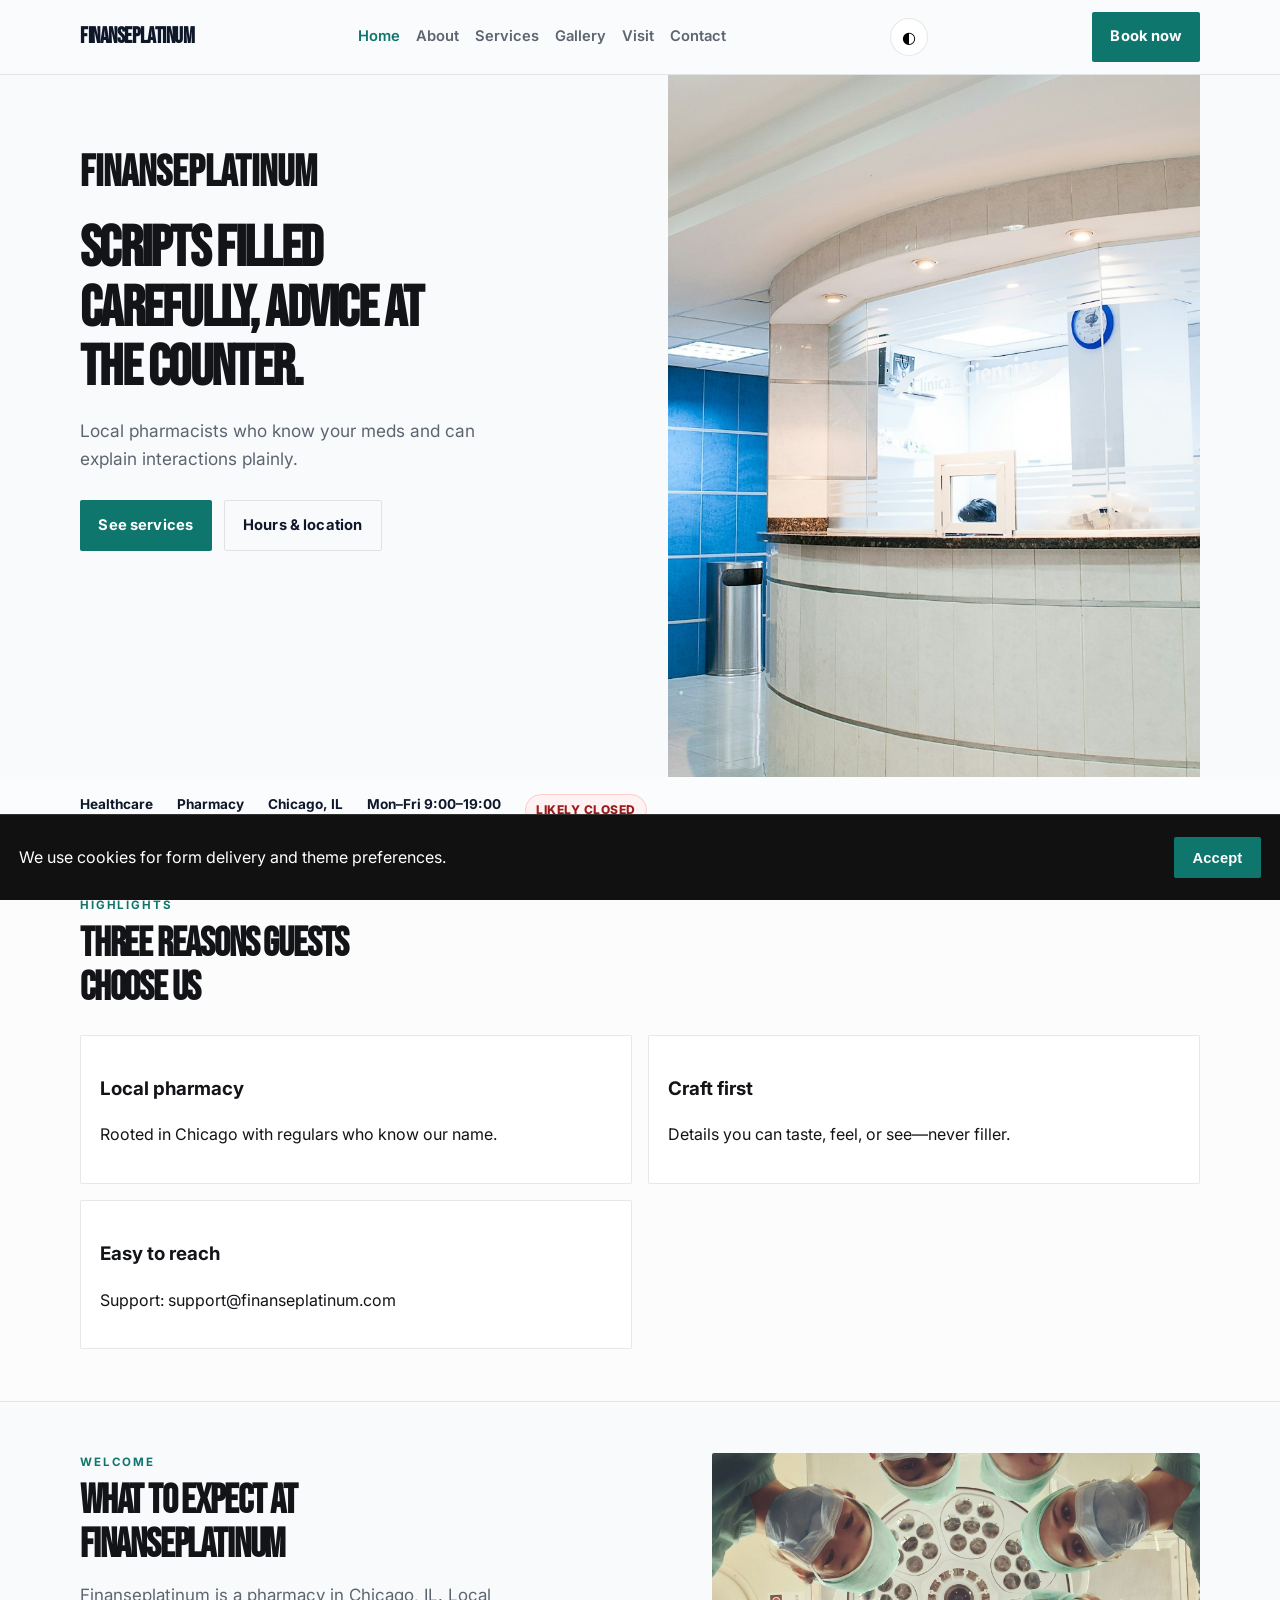
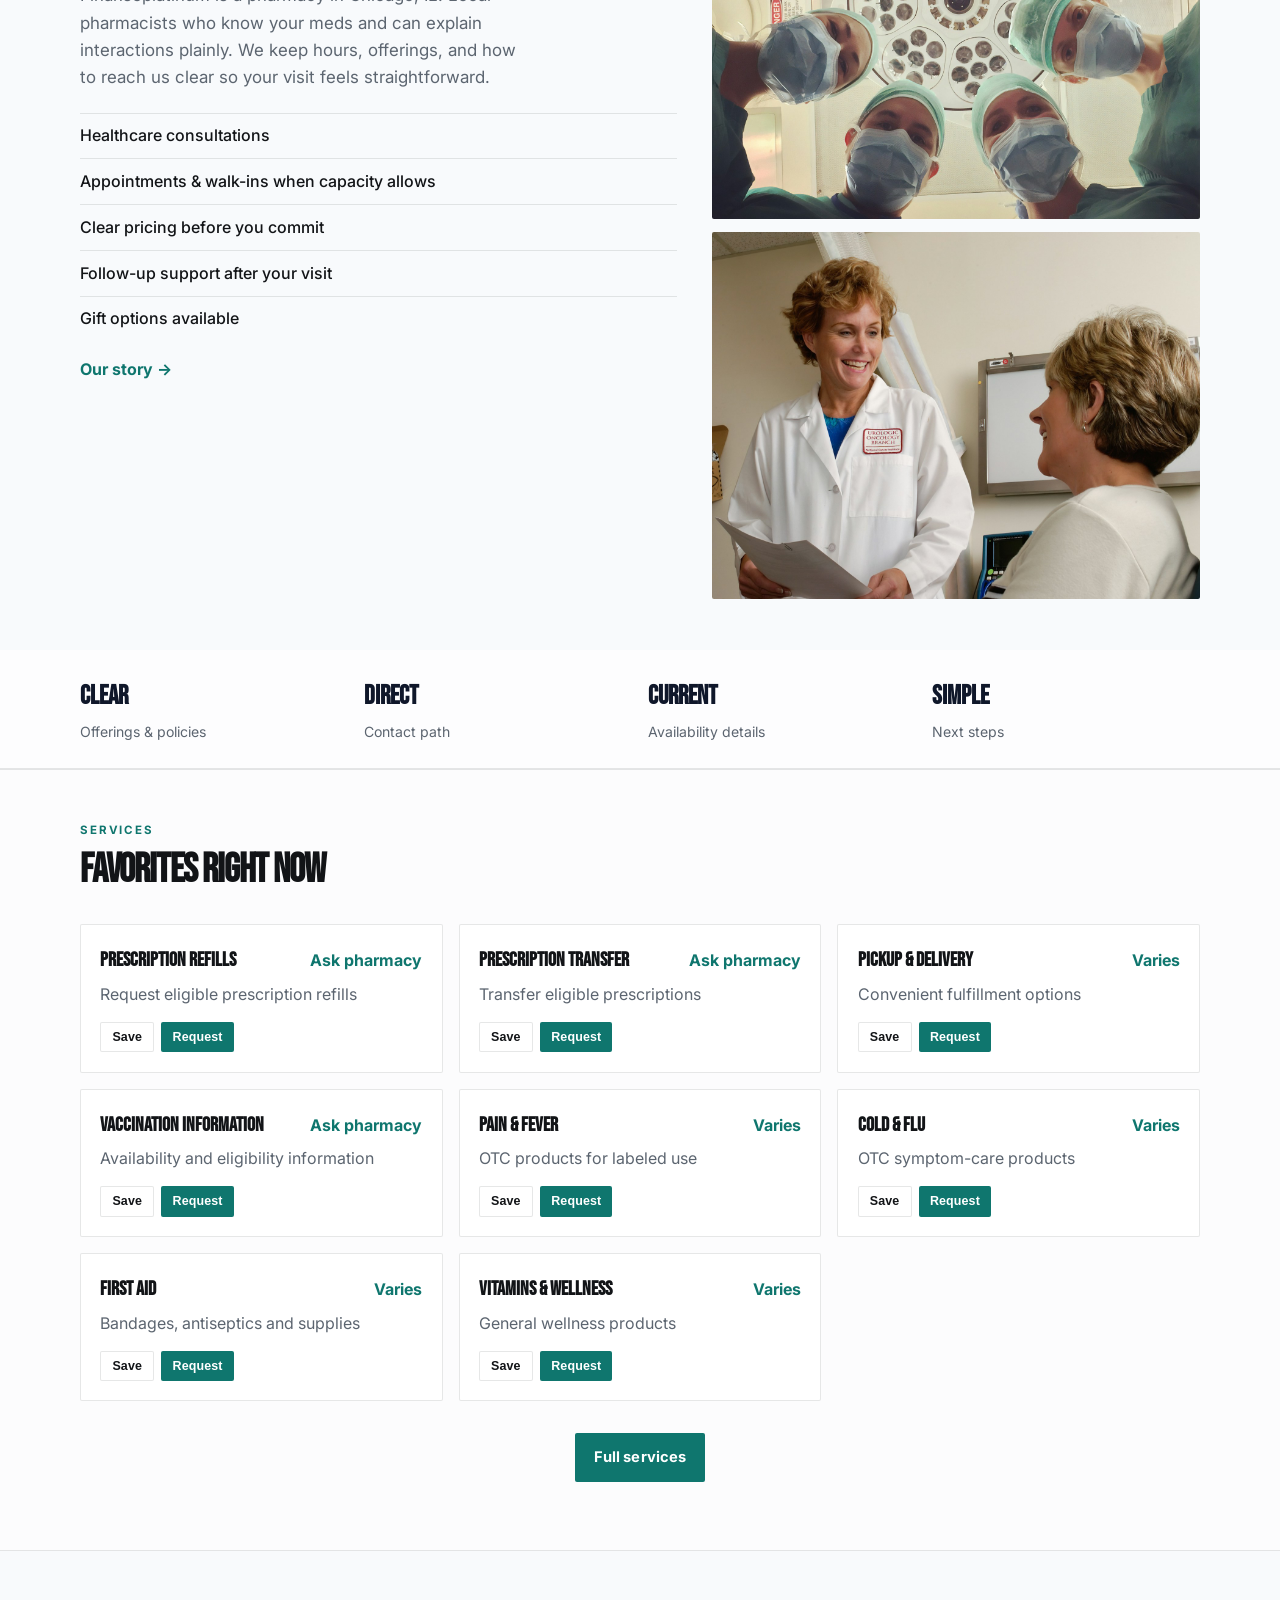
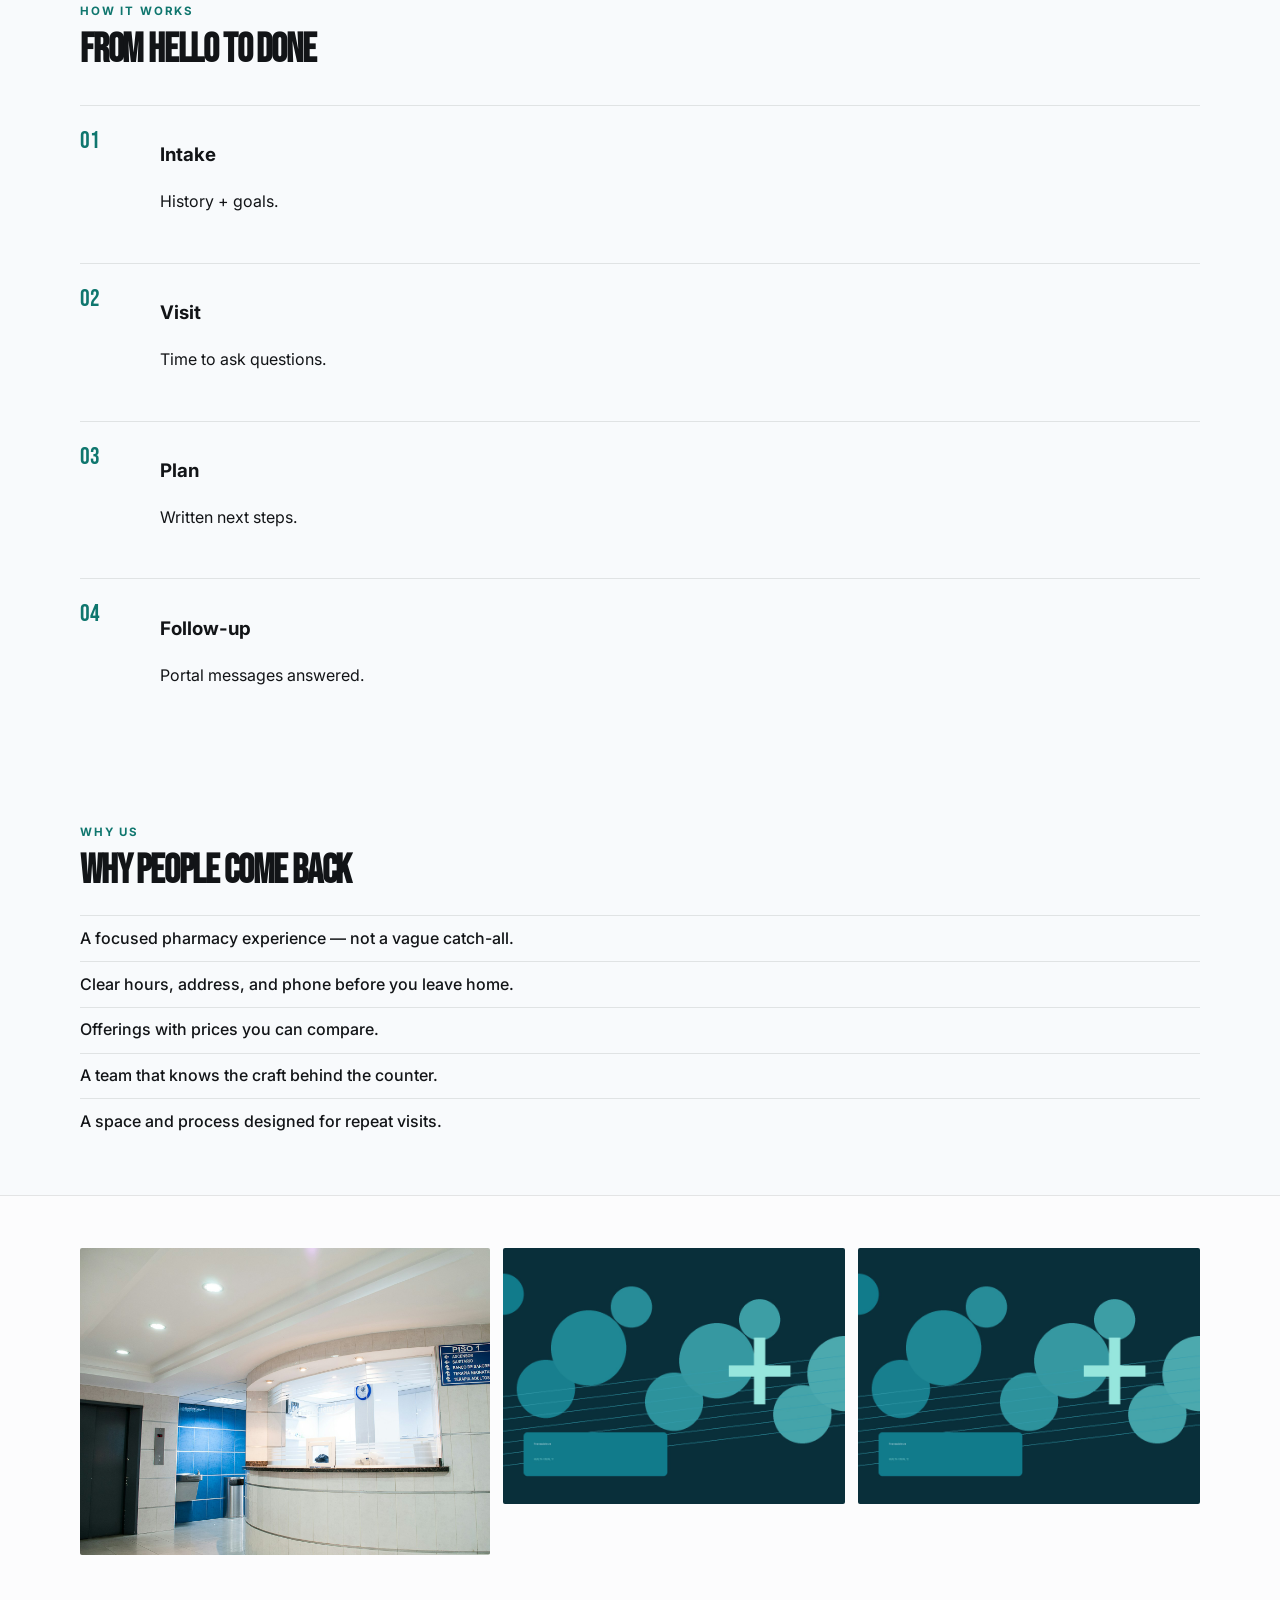
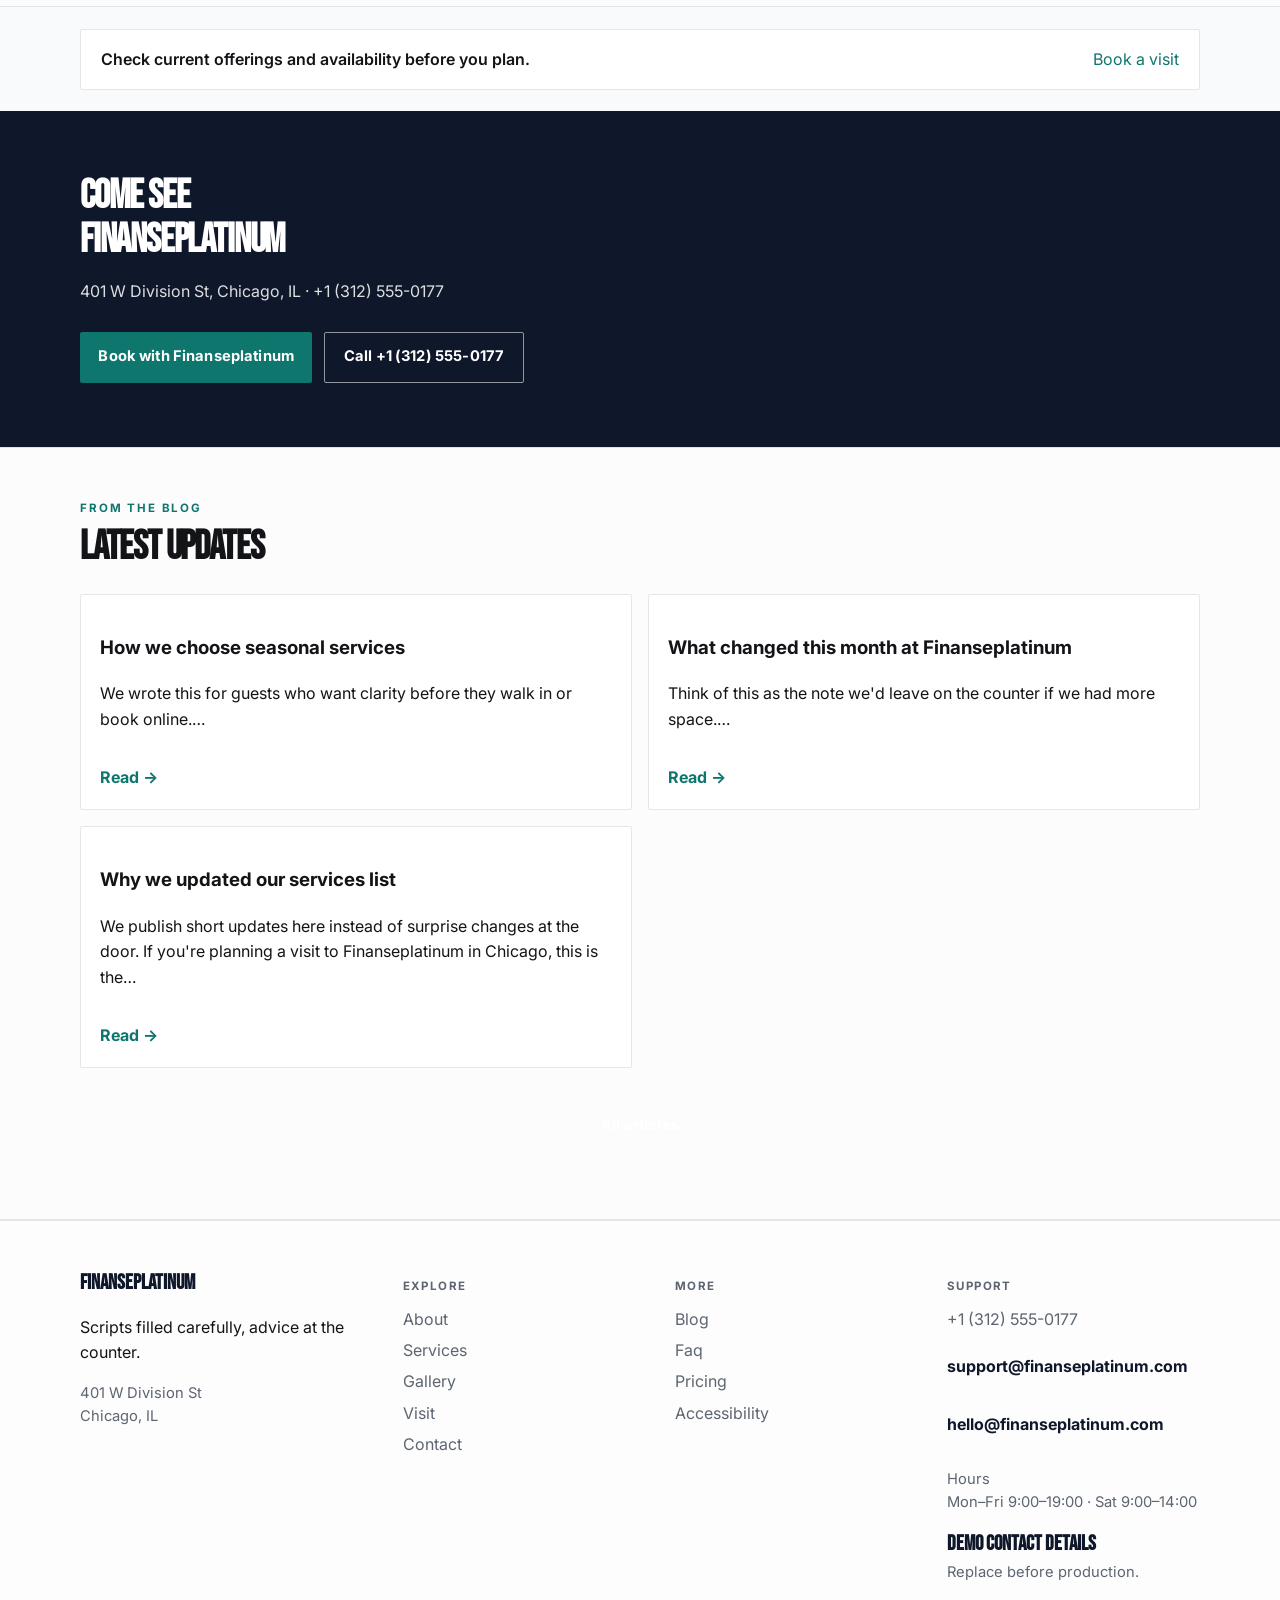
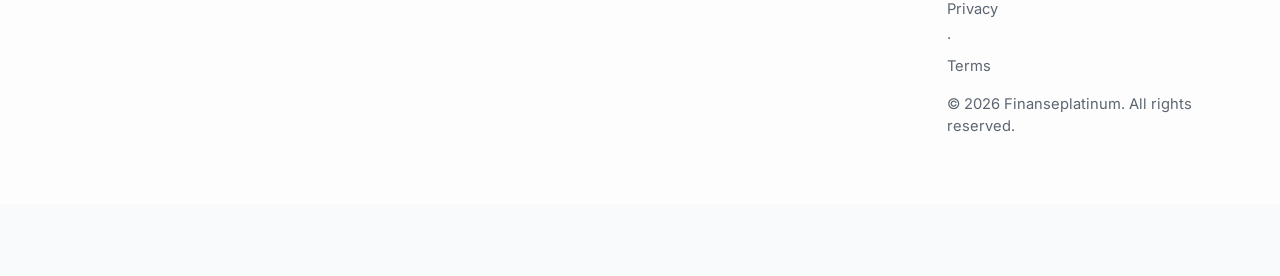
==== index.html @ 289cdc5b "Publish company website" ====
<!DOCTYPE html>
<html lang="en">
<head>
  <meta charset="UTF-8" />
  <meta name="viewport" content="width=device-width, initial-scale=1" />
  <title>Finanseplatinum | Pharmacy</title>
  <meta name="description" content="Finanseplatinum — Scripts filled carefully, advice at the counter." />
  <meta property="og:title" content="Finanseplatinum | Pharmacy" />
  <meta property="og:description" content="Finanseplatinum — Scripts filled carefully, advice at the counter." />
  <meta property="og:type" content="website" />
  <meta name="twitter:card" content="summary_large_image" />
  <meta name="twitter:title" content="Finanseplatinum | Pharmacy" />
  <meta name="twitter:description" content="Finanseplatinum — Scripts filled carefully, advice at the counter." />
  <meta property="og:image" content="assets/img-1.jpg" />
  <meta name="twitter:image" content="assets/img-1.jpg" />
  <meta property="og:url" content="https://finanseplatinum.github.io" />
  <script type="application/ld+json">{"@context": "https://schema.org", "@type": "LocalBusiness", "name": "Finanseplatinum", "description": "Scripts filled carefully, advice at the counter.", "url": "https://finanseplatinum.github.io", "image": "assets/img-1.jpg"}</script>
<script type="application/ld+json">{"@context": "https://schema.org", "@type": "FAQPage", "mainEntity": [{"@type": "Question", "name": "Where are you?", "acceptedAnswer": {"@type": "Answer", "text": "401 W Division St, Chicago, IL. See the map on Visit."}}, {"@type": "Question", "name": "How do I reach support?", "acceptedAnswer": {"@type": "Answer", "text": "Use the Contact form or email support@finanseplatinum.com. We reply during open hours."}}, {"@type": "Question", "name": "How do I book?", "acceptedAnswer": {"@type": "Answer", "text": "Send a message on Contact, email bookings@finanseplatinum.com, or call +1 (312) 555-0177."}}, {"@type": "Question", "name": "Are prices current?", "acceptedAnswer": {"@type": "Answer", "text": "Listed prices are current and may shift with seasons — we update this site when they do."}}, {"@type": "Question", "name": "Do you take groups?", "acceptedAnswer": {"@type": "Answer", "text": "Yes for many bookings — tell us the size and date and we'll confirm what Finanseplatinum can host."}}, {"@type": "Question", "name": "What should I bring?", "acceptedAnswer": {"@type": "Answer", "text": "Just yourself (and any notes on allergies, sizes, or preferences). We'll handle the rest."}}, {"@type": "Question", "name": "Do you take walk-ins at Finanseplatinum?", "acceptedAnswer": {"@type": "Answer", "text": "Yes when capacity allows — check Visit for peak hours."}}, {"@type": "Question", "name": "Do you host private events?", "acceptedAnswer": {"@type": "Answer", "text": "Contact us with date, headcount and services preferences."}}, {"@type": "Question", "name": "Where can I read updates?", "acceptedAnswer": {"@type": "Answer", "text": "Blog and Journal pages publish changes before social media."}}, {"@type": "Question", "name": "How do I join the team?", "acceptedAnswer": {"@type": "Answer", "text": "Open roles are listed on Careers — we reply to every application."}}, {"@type": "Question", "name": "Is the space accessible?", "acceptedAnswer": {"@type": "Answer", "text": "See our Accessibility page for entrance, seating and restroom notes."}}, {"@type": "Question", "name": "Do you offer gift cards?", "acceptedAnswer": {"@type": "Answer", "text": "Yes — see our Gift Cards page for digital and in-store options."}}, {"@type": "Question", "name": "Can I book for someone else?", "acceptedAnswer": {"@type": "Answer", "text": "Yes — include their name and preferences in the contact form."}}, {"@type": "Question", "name": "Is parking available?", "acceptedAnswer": {"@type": "Answer", "text": "See Locations for the branch closest to you in Chicago."}}]}</script>
<script type="application/ld+json">{"@context": "https://schema.org", "@type": "WebSite", "name": "Finanseplatinum", "url": "https://finanseplatinum.github.io", "description": "Scripts filled carefully, advice at the counter."}</script>
  <link rel="alternate" hreflang="en" href="index.html" />
  <link rel="alternate" hreflang="x-default" href="index.html" />
  <meta name="theme-color" content="#111111" />
  <link rel="preconnect" href="https://fonts.googleapis.com" />
  <link rel="preconnect" href="https://fonts.gstatic.com" crossorigin />
  <link href="https://fonts.googleapis.com/css2?family=Bebas+Neue&family=Inter:wght@400;500;600;700&display=swap" rel="stylesheet" />
  <link rel="stylesheet" href="styles.css" />
  <link rel="icon" href="favicon.svg" type="image/svg+xml" />
</head>
<body>

  <header class="top">
    <div class="shell bar">
      <a class="logo" href="index.html">Finanseplatinum</a>
      <button class="nav-toggle" type="button" aria-label="Open menu" data-nav-toggle>
        <span></span><span></span><span></span>
      </button>
      <nav data-nav><a href="index.html" class="on">Home</a><a href="about.html">About</a><a href="offerings.html">Services</a><a href="gallery.html">Gallery</a><a href="visit.html">Visit</a><a href="contact.html">Contact</a></nav>
      <button type="button" class="theme-toggle" data-theme-toggle aria-label="Toggle dark mode">◐</button>
      <a class="cta" href="contact.html" data-open-book>Book now</a>
    </div>
  </header>
  <main>

    <section class="hero split-hero">
      <div class="shell hero-split">
        <div class="hero-copy">
          <p class="brand">Finanseplatinum</p>
          <h1>Scripts filled carefully, advice at the counter.</h1>
          <p class="lede">Local pharmacists who know your meds and can explain interactions plainly.</p>
          <div class="actions">
            <a class="btn solid" href="offerings.html">See services</a>
            <a class="btn line" href="visit.html">Hours &amp; location</a>
          </div>
        </div>
        <div class="hero-photo"><img src="assets/img-1.jpg" alt="Finanseplatinum" loading="eager" fetchpriority="high" decoding="async" /></div>
      </div>
    </section><section class="strip"><div class="shell strip-row">
      <span>Healthcare</span><span>Pharmacy</span>
      <span>Chicago, IL</span><span>Mon–Fri 9:00–19:00</span>
      <span class="open-badge" data-open-badge>Checking hours…</span>
    </div></section><section class="block tint">
      <div class="shell">
        <p class="eyebrow">Highlights</p>
        <h2>Three reasons guests choose us</h2>
        <div class="value-grid"><article><h3>Local pharmacy</h3><p>Rooted in Chicago with regulars who know our name.</p></article>
<article><h3>Craft first</h3><p>Details you can taste, feel, or see—never filler.</p></article>
<article><h3>Easy to reach</h3><p>Support: support@finanseplatinum.com</p></article></div>
      </div>
    </section><section class="block">
      <div class="shell split">
        <div>
          <p class="eyebrow">Welcome</p>
          <h2>What to expect at Finanseplatinum</h2>
          <p class="lead">Finanseplatinum is a pharmacy in Chicago, IL. Local pharmacists who know your meds and can explain interactions plainly. We keep hours, offerings, and how to reach us clear so your visit feels straightforward.</p>
          <ul class="checks"><li>Healthcare consultations</li>
<li>Appointments & walk-ins when capacity allows</li>
<li>Clear pricing before you commit</li>
<li>Follow-up support after your visit</li>
<li>Gift options available</li></ul>
          <a class="textlink" href="about.html">Our story →</a>
        </div>
        <div class="about-photos">
          <img src="assets/img-2.jpg" alt="Finanseplatinum" />
          <img src="assets/img-3.jpg" alt="Finanseplatinum" />
        </div>
      </div>
    </section><section class="stats-band"><div class="shell stats-row"><div class="stat"><b>Clear</b><span>Offerings & policies</span></div>
<div class="stat"><b>Direct</b><span>Contact path</span></div>
<div class="stat"><b>Current</b><span>Availability details</span></div>
<div class="stat"><b>Simple</b><span>Next steps</span></div></div></section><section class="block tint">
      <div class="shell">
        <p class="eyebrow">Services</p>
        <h2>Favorites right now</h2>
        <div class="menu-grid"><article class="item" data-item="Prescription Refills">
          <div class="item-top"><h3>Prescription Refills</h3><span class="price">Ask pharmacy</span></div>
          <p>Request eligible prescription refills</p>
          <div class="item-actions">
            <button type="button" class="btn quiet mini" data-save-item data-name="Prescription Refills">Save</button>
            <button type="button" class="btn solid mini" data-open-book data-pref="Prescription Refills">Request</button>
          </div>
        </article>
<article class="item" data-item="Prescription Transfer">
          <div class="item-top"><h3>Prescription Transfer</h3><span class="price">Ask pharmacy</span></div>
          <p>Transfer eligible prescriptions</p>
          <div class="item-actions">
            <button type="button" class="btn quiet mini" data-save-item data-name="Prescription Transfer">Save</button>
            <button type="button" class="btn solid mini" data-open-book data-pref="Prescription Transfer">Request</button>
          </div>
        </article>
<article class="item" data-item="Pickup &amp; Delivery">
          <div class="item-top"><h3>Pickup &amp; Delivery</h3><span class="price">Varies</span></div>
          <p>Convenient fulfillment options</p>
          <div class="item-actions">
            <button type="button" class="btn quiet mini" data-save-item data-name="Pickup &amp; Delivery">Save</button>
            <button type="button" class="btn solid mini" data-open-book data-pref="Pickup &amp; Delivery">Request</button>
          </div>
        </article>
<article class="item" data-item="Vaccination Information">
          <div class="item-top"><h3>Vaccination Information</h3><span class="price">Ask pharmacy</span></div>
          <p>Availability and eligibility information</p>
          <div class="item-actions">
            <button type="button" class="btn quiet mini" data-save-item data-name="Vaccination Information">Save</button>
            <button type="button" class="btn solid mini" data-open-book data-pref="Vaccination Information">Request</button>
          </div>
        </article>
<article class="item" data-item="Pain &amp; Fever">
          <div class="item-top"><h3>Pain &amp; Fever</h3><span class="price">Varies</span></div>
          <p>OTC products for labeled use</p>
          <div class="item-actions">
            <button type="button" class="btn quiet mini" data-save-item data-name="Pain &amp; Fever">Save</button>
            <button type="button" class="btn solid mini" data-open-book data-pref="Pain &amp; Fever">Request</button>
          </div>
        </article>
<article class="item" data-item="Cold &amp; Flu">
          <div class="item-top"><h3>Cold &amp; Flu</h3><span class="price">Varies</span></div>
          <p>OTC symptom-care products</p>
          <div class="item-actions">
            <button type="button" class="btn quiet mini" data-save-item data-name="Cold &amp; Flu">Save</button>
            <button type="button" class="btn solid mini" data-open-book data-pref="Cold &amp; Flu">Request</button>
          </div>
        </article>
<article class="item" data-item="First Aid">
          <div class="item-top"><h3>First Aid</h3><span class="price">Varies</span></div>
          <p>Bandages, antiseptics and supplies</p>
          <div class="item-actions">
            <button type="button" class="btn quiet mini" data-save-item data-name="First Aid">Save</button>
            <button type="button" class="btn solid mini" data-open-book data-pref="First Aid">Request</button>
          </div>
        </article>
<article class="item" data-item="Vitamins &amp; Wellness">
          <div class="item-top"><h3>Vitamins &amp; Wellness</h3><span class="price">Varies</span></div>
          <p>General wellness products</p>
          <div class="item-actions">
            <button type="button" class="btn quiet mini" data-save-item data-name="Vitamins &amp; Wellness">Save</button>
            <button type="button" class="btn solid mini" data-open-book data-pref="Vitamins &amp; Wellness">Request</button>
          </div>
        </article></div>
        <p class="center-cta"><a class="btn solid" href="offerings.html">Full services</a></p>
      </div>
    </section><section class="block">
      <div class="shell">
        <p class="eyebrow">How it works</p>
        <h2>From hello to done</h2>
        <ol class="process"><li><span>01</span><div><h3>Intake</h3><p>History + goals.</p></div></li>
<li><span>02</span><div><h3>Visit</h3><p>Time to ask questions.</p></div></li>
<li><span>03</span><div><h3>Plan</h3><p>Written next steps.</p></div></li>
<li><span>04</span><div><h3>Follow-up</h3><p>Portal messages answered.</p></div></li></ol>
      </div>
    </section><section class="block">
      <div class="shell">
        <p class="eyebrow">Why us</p>
        <h2>Why people come back</h2>
        <ul class="why"><li>A focused pharmacy experience — not a vague catch-all.</li>
<li>Clear hours, address, and phone before you leave home.</li>
<li>Offerings with prices you can compare.</li>
<li>A team that knows the craft behind the counter.</li>
<li>A space and process designed for repeat visits.</li></ul>
      </div>
    </section><section class="block tint">
      <div class="shell mosaic">
        <img src="assets/img-10.jpg" alt="Signature space" loading="lazy" />
        <img src="assets/img-11.jpg" alt="Guest experience" loading="lazy" />
        <img src="assets/img-12.jpg" alt="Local flavor" loading="lazy" />
      </div>
    </section><div class="promo shell"><p>Check current offerings and availability before you plan.</p><button type="button" class="text-cta" data-open-book>Book a visit</button></div><section class="cta-band">
      <div class="shell">
        <h2>Come see Finanseplatinum</h2>
        <p>401 W Division St, Chicago, IL · +1 (312) 555-0177</p>
        <div class="actions">
          <a class="btn solid" href="contact.html">Book with Finanseplatinum</a>
          <a class="btn line" href="tel:+13125550177">Call +1 (312) 555-0177</a>
        </div>
      </div>
    </section><section class="block tint">
      <div class="shell">
        <p class="eyebrow">From the blog</p>
        <h2>Latest updates</h2>
        <div class="value-grid"><article class="journal-card reveal">
          <h3>How we choose seasonal services</h3>
          <p>We wrote this for guests who want clarity before they walk in or book online.…</p>
          <a class="textlink" href="blog.html">Read →</a>
        </article><article class="journal-card reveal">
          <h3>What changed this month at Finanseplatinum</h3>
          <p>Think of this as the note we&#x27;d leave on the counter if we had more space.…</p>
          <a class="textlink" href="blog.html">Read →</a>
        </article><article class="journal-card reveal">
          <h3>Why we updated our services list</h3>
          <p>We publish short updates here instead of surprise changes at the door. If you&#x27;re planning a visit to Finanseplatinum in Chicago, this is the…</p>
          <a class="textlink" href="blog.html">Read →</a>
        </article></div>
        <p class="center-cta"><a class="btn line" href="blog.html">All articles</a></p>
      </div>
    </section>
  </main>

  <footer class="foot">
    <div class="shell foot-grid">
      <div>
        <strong>Finanseplatinum</strong>
        <p>Scripts filled carefully, advice at the counter.</p>
        <p class="foot-meta">401 W Division St<br/>Chicago, IL</p>
      </div>
      <div>
        <p class="fh">Explore</p>
        <a href="about.html">About</a><a href="offerings.html">Services</a><a href="gallery.html">Gallery</a><a href="visit.html">Visit</a><a href="contact.html">Contact</a>
      </div>
      <div>
        <p class="fh">More</p>
        <a href="blog.html">Blog</a><a href="faq.html">Faq</a><a href="pricing.html">Pricing</a><a href="accessibility.html">Accessibility</a>
      </div>
      <div>
        <p class="fh">Support</p>
        <a href="tel:+13125550177">+1 (312) 555-0177</a>
        <p class="mail-plain">support@finanseplatinum.com</p>
        <p class="mail-plain">hello@finanseplatinum.com</p>
        <p class="foot-meta">Hours<br/>Mon–Fri 9:00–19:00 · Sat 9:00–14:00</p>
        <p class="foot-meta"><strong>Demo contact details</strong><br/>Replace before production.</p>
        <p class="foot-meta"><a href="privacy.html">Privacy</a> · <a href="terms.html">Terms</a></p>
        <p class="foot-meta">© 2026 Finanseplatinum. All rights reserved.</p>
      </div>
    </div>
  </footer>
  <div class="cookie-bar" data-cookie-bar hidden>
    <p>We use cookies for form delivery and theme preferences.</p>
    <button type="button" class="btn solid" data-cookie-accept>Accept</button>
  </div>
  <div class="mobile-cta">
    <a href="tel:+13125550177">Call</a>
    <button type="button" data-open-book>Book</button>
    <a href="visit.html">Map</a>
  </div>
  <div class="toast" data-toast hidden></div>

  <div class="modal" data-book-modal hidden>
    <div class="modal-card">
      <button class="modal-close" type="button" data-close-book aria-label="Close">×</button>
      <p class="eyebrow">Quick request</p>
      <h3>Contact Finanseplatinum</h3>
      <p class="lead">Send the essentials and we will reply by email.</p>
      <form class="contact-form compact" data-quick-book data-support="support@finanseplatinum.com">
        <label>Name<input name="name" required placeholder="Your name" /></label>
        <label>Email<input type="email" name="email" required placeholder="you@email.com" /></label>
        <label>Timing<input name="when" required placeholder="Preferred date or timeline" /></label>
        <label>Notes<textarea name="message" rows="3" placeholder="Project, product, service or other details…"></textarea></label>
        <button class="btn solid" type="submit">Book</button>
      </form>
    </div>
  </div>

  <div class="lightbox" data-lightbox hidden>
    <button class="modal-close" type="button" data-lightbox-close aria-label="Close">×</button>
    <img data-lightbox-img alt="" />
    <div class="lightbox-nav">
      <button type="button" data-lightbox-prev>‹</button>
      <button type="button" data-lightbox-next>›</button>
    </div>
  </div>
  <script src="site.js"></script>
</body></html>
---- styles.css ----
:root {
  --ink:#121417; --muted:#5c6570; --paper:#f8fafc;
  --accent:#0f766e; --deep:#0f172a; --line:rgba(18,20,23,.10);
  --display:"Bebas Neue",Georgia,"Times New Roman",serif;
  --body:"Inter","Segoe UI",sans-serif; --shell:1120px;
  --radius:2px;
}
*{box-sizing:border-box} html{scroll-behavior:smooth}
body{margin:0;font-family:var(--body);color:var(--ink);background:var(--paper);line-height:1.6;padding-bottom:72px;-webkit-font-smoothing:antialiased}
a{color:inherit;text-decoration:none} img{max-width:100%;display:block}
.shell{width:min(var(--shell),calc(100% - 2.4rem));margin-inline:auto}
.sr{position:absolute;left:-9999px}
.mail-plain{display:inline-block;font-weight:700;color:var(--deep);word-break:break-all}
.support-banner{padding:1.25rem 1.35rem;margin:0 0 1.5rem;border:1px solid var(--line);border-left:4px solid var(--accent);background:#fff;border-radius:var(--radius)}
.support-mail{margin:.35rem 0 .5rem;font-family:var(--display);font-size:clamp(1.4rem,3vw,2rem);font-weight:700;color:var(--deep)}
.form-success{margin-top:1.2rem;padding:1.4rem;border:1px solid color-mix(in srgb,var(--accent) 35%,var(--line));background:#fff;border-radius:var(--radius)}
.form-success h3{margin:0 0 .5rem;font-family:var(--display);font-size:1.6rem}
.form-success[hidden],.contact-form[hidden]{display:none !important}
.contact-form select{width:100%;padding:.85rem 1rem;border:1px solid var(--line);border-radius:8px;font:inherit;background:#fff}
.top{position:sticky;top:0;z-index:40;backdrop-filter:blur(14px);background:color-mix(in srgb,var(--paper) 90%,white);border-bottom:1px solid var(--line)}
.bar{min-height:74px;display:flex;align-items:center;justify-content:space-between;gap:1rem;position:relative}
.logo{font-family:var(--display);font-weight:700;font-size:1.35rem;color:var(--deep);letter-spacing:-.02em}
nav{display:flex;flex-wrap:wrap;gap:1rem;font-weight:600;font-size:.92rem;color:var(--muted)}
nav a.on,nav a:hover{color:var(--accent)}
.nav-toggle{display:none;flex-direction:column;gap:5px;background:transparent;border:0;padding:.4rem;cursor:pointer}
.nav-toggle span{display:block;width:22px;height:2px;background:var(--deep)}
.cta,.btn{display:inline-flex;align-items:center;justify-content:center;padding:.8rem 1.15rem;border-radius:var(--radius);font-weight:700;font-size:.92rem;border:0;cursor:pointer;letter-spacing:.01em}
.cta,.btn.solid{background:var(--accent);color:#fff}
.btn.line{border:1px solid rgba(255,255,255,.55);color:#fff;background:transparent}
.btn.quiet{border:1px solid var(--line);background:#fff;color:var(--ink)}
.hero{position:relative;min-height:78vh;display:grid;align-items:end;color:#fff;overflow:hidden}
.hero-bg{position:absolute;inset:0;background-size:cover;background-position:center center;background-repeat:no-repeat}
.hero-shade{position:absolute;inset:0;background:linear-gradient(115deg,rgba(10,12,16,.72),rgba(10,12,16,.18))}
.hero-photo img{width:100%;aspect-ratio:16/9;object-fit:cover;object-position:center;display:block;max-height:min(78vh,900px)}
.hero-copy{position:relative;z-index:2;padding:5rem 0 3.8rem;max-width:720px}
.brand{margin:0 0 .75rem;font-family:var(--display);font-size:clamp(1.85rem,3.6vw,2.7rem);font-weight:700}
.hero h1,.page-hero h1{margin:0;font-family:var(--display);letter-spacing:-.03em;font-weight:700}
.hero h1{font-size:clamp(2.15rem,5.2vw,3.55rem);max-width:15ch;line-height:1.05}
.lede{margin:1.15rem 0 0;max-width:42ch;color:rgba(255,255,255,.9);font-size:1.08rem}
.actions{display:flex;flex-wrap:wrap;gap:.75rem;margin-top:1.7rem}
.promo{display:flex;justify-content:space-between;gap:1rem;align-items:center;margin:1.35rem auto;padding:1.05rem 1.25rem;background:#fff;border:1px solid var(--line);border-radius:var(--radius);box-shadow:0 8px 28px rgba(18,20,23,.04)}
.promo p{margin:0;font-weight:600}
.promo a{font-weight:800;color:var(--accent);white-space:nowrap}
.strip{border-bottom:1px solid var(--line);background:rgba(255,255,255,.5)}
.strip-row{display:flex;flex-wrap:wrap;gap:.8rem 1.5rem;padding:1.05rem 0;font-weight:700;color:var(--deep);font-size:.95rem}
.stats-band{border-bottom:1px solid var(--line);background:rgba(255,255,255,.72)}
.stats-row{display:grid;grid-template-columns:repeat(4,1fr);gap:1rem;padding:1.55rem 0}
.stat b{display:block;font-family:var(--display);font-size:1.65rem;color:var(--deep)}
.stat span{display:block;margin-top:.25rem;color:var(--muted);font-size:.88rem}
.mosaic{display:grid;grid-template-columns:1.2fr 1fr 1fr;gap:.85rem}
.mosaic img{width:100%;aspect-ratio:4/3;object-fit:cover;object-position:center;border-radius:var(--radius);display:block}
.block{padding:4.8rem 0}.block.tint{background:rgba(255,255,255,.58);border-block:1px solid var(--line)}
.eyebrow{margin:0 0 .55rem;font-size:.72rem;font-weight:700;letter-spacing:.16em;text-transform:uppercase;color:var(--accent)}
h2{margin:0;font-family:var(--display);font-size:clamp(1.85rem,3.1vw,2.55rem);letter-spacing:-.03em;max-width:18ch;line-height:1.1}
.lead{margin:.95rem 0 0;color:var(--muted);max-width:52ch;font-size:1.06rem}
.split{display:grid;grid-template-columns:1.1fr .9fr;gap:2.2rem;align-items:start}
.amenity-grid,.contact-grid,.newsletter{display:grid;grid-template-columns:1.1fr .9fr;gap:2.2rem;align-items:start}
.checks,.why,.hours{margin:1.35rem 0 0;padding:0;list-style:none}
.checks li,.why li,.hours li{padding:.6rem 0;border-top:1px solid var(--line);font-weight:500}
.hours-card,.card{background:#fff;border:1px solid var(--line);border-radius:var(--radius);padding:1.4rem;box-shadow:0 10px 30px rgba(18,20,23,.035)}
.card-actions{display:flex;flex-wrap:wrap;gap:.6rem;margin-top:1rem}
.stack-card p{margin:0 0 1rem}
.about-photos{display:grid;gap:.85rem}
.about-photos img,.solo{width:100%;aspect-ratio:4/3;object-fit:cover;object-position:center;border-radius:var(--radius)}
.solo.wide{aspect-ratio:16/9;margin-top:1rem}
.menu-grid{margin-top:2rem;display:grid;grid-template-columns:repeat(3,1fr);gap:1rem}
.menu-list{margin-top:1.5rem;display:grid;gap:.85rem}
.menu-list .item{padding:1.1rem 1.2rem}
.item{background:#fff;border:1px solid var(--line);border-radius:var(--radius);padding:1.2rem;position:relative;box-shadow:0 8px 24px rgba(18,20,23,.03)}
.item.soft{background:color-mix(in srgb,var(--paper) 70%,white)}
.item-top{display:flex;justify-content:space-between;gap:.5rem;align-items:baseline}
.item h3{margin:0 0 .35rem;font-family:var(--display);font-size:1.25rem}
.item p{margin:0;color:var(--muted)}
.item .tag{margin-top:.7rem;font-size:.72rem;font-weight:800;letter-spacing:.1em;text-transform:uppercase;color:var(--accent)}
.price{font-weight:700;color:var(--accent);white-space:nowrap}
.process{list-style:none;margin:2rem 0 0;padding:0;display:grid;gap:1rem}
.process li{display:grid;grid-template-columns:64px 1fr;gap:1rem;padding:1rem 0;border-top:1px solid var(--line)}
.process span{font-family:var(--display);font-size:1.5rem;color:var(--accent)}
.quotes{display:grid;grid-template-columns:repeat(3,1fr);gap:1rem;margin-top:1.5rem}
blockquote{margin:0;padding:1.3rem;background:#fff;border:1px solid var(--line);border-radius:var(--radius)}
blockquote p{margin:0;font-family:var(--display);font-size:1.25rem;line-height:1.25}
blockquote footer{margin-top:.85rem;color:var(--muted);font-size:.9rem}
.value-grid,.team-grid{display:grid;grid-template-columns:repeat(2,1fr);gap:1rem;margin-top:1.5rem}
.two-col{display:grid;grid-template-columns:1fr 1fr;gap:2rem;align-items:start}
.value-grid article,.person,.team-card{background:#fff;border:1px solid var(--line);border-radius:var(--radius);padding:1.2rem;overflow:hidden}
.team-card img{width:100%;aspect-ratio:1;object-fit:cover;object-position:center top;border-radius:calc(var(--radius) - 4px);margin:0 0 .85rem;display:block}
.team-card h3{margin:0 0 .25rem;font-family:var(--display);font-size:1.2rem}
.team-card .eyebrow{margin:0 0 .5rem}
.team-card p:last-child{margin:0;color:var(--muted);line-height:1.55}
.person .role{color:var(--accent);font-weight:700;margin:.2rem 0 .5rem}
img{max-width:100%;height:auto;display:block}
picture,figure{margin:0}
.faq details{border-top:1px solid var(--line);padding:1rem 0}
.faq summary{cursor:pointer;font-weight:700}
.faq p{margin:.6rem 0 0;color:var(--muted)}
.page-hero{padding:3.8rem 0 1.1rem}
.page-hero h1{font-size:clamp(2.1rem,4vw,3.1rem);max-width:16ch}
.page .lead{color:var(--muted)}
.gallery-rich{display:grid;grid-template-columns:repeat(2,1fr);gap:1rem}
.gallery-rich figure{margin:0}
.gallery-rich img{width:100%;aspect-ratio:4/3;object-fit:cover;object-position:center;border-radius:var(--radius)}
.gallery-rich figcaption{margin-top:.45rem;color:var(--muted);font-size:.88rem}
.visit-grid{display:grid;grid-template-columns:.85fr 1.15fr;gap:1.6rem}
.map-wrap{margin-top:1rem;border-radius:var(--radius);overflow:hidden;border:1px solid var(--line);background:#fff}
.map-wrap iframe{width:100%;height:320px;border:0;display:block}
.map-note{margin:.55rem 1rem 1rem;font-size:.9rem}
.map-note a{color:var(--accent);font-weight:700}
.contact-form,.news-form{display:grid;gap:.9rem;margin-top:1rem}
.contact-form label{display:grid;gap:.35rem;font-weight:700;font-size:.9rem}
.contact-form input,.contact-form textarea,.news-form input{width:100%;padding:.9rem 1rem;border:1px solid var(--line);border-radius:8px;font:inherit;background:#fff}
.contact-form input:focus,.contact-form textarea:focus,.contact-form select:focus,.news-form input:focus{outline:2px solid color-mix(in srgb,var(--accent) 45%,white);border-color:var(--accent)}
.news-form{grid-template-columns:1fr auto;align-items:center}
.form-note{margin:0;color:var(--muted);font-size:.88rem}
.cta-band{padding:4rem 0;background:var(--deep);color:#fff}
.cta-band h2{color:#fff;max-width:16ch}
.cta-band p{color:rgba(255,255,255,.86);max-width:46ch}
.center-cta{text-align:center;margin-top:2rem}
.textlink{display:inline-block;margin-top:1rem;font-weight:700;color:var(--accent)}
.foot{border-top:1px solid var(--line);padding:2.8rem 0 3.2rem;background:rgba(255,255,255,.72)}
.foot-grid{display:grid;grid-template-columns:1.2fr 1fr 1fr 1fr;gap:1.2rem}
.fh{font-size:.72rem;font-weight:700;letter-spacing:.12em;text-transform:uppercase;color:var(--muted)}
.foot a{display:block;margin:.35rem 0;color:var(--muted)}
.foot a:hover{color:var(--accent)}
.foot strong{font-family:var(--display);font-size:1.3rem;color:var(--deep)}
.foot-meta{color:var(--muted);font-size:.92rem;line-height:1.55}
.mobile-cta{display:none;position:fixed;left:0;right:0;bottom:0;z-index:50;background:#fff;border-top:1px solid var(--line);grid-template-columns:1fr 1fr 1fr}
.mobile-cta a,.mobile-cta button{text-align:center;padding:.95rem .4rem;font-weight:800;font-size:.85rem;color:var(--deep);background:transparent;border:0;font-family:inherit;cursor:pointer}
.mobile-cta a:nth-child(2),.mobile-cta button:nth-child(2){background:var(--accent);color:#fff}
.toast{position:fixed;left:50%;bottom:5.5rem;transform:translateX(-50%);background:var(--deep);color:#fff;padding:.9rem 1.2rem;border-radius:999px;font-weight:700;z-index:80;box-shadow:0 12px 32px rgba(0,0,0,.22)}
.btn.mini{padding:.45rem .7rem;font-size:.78rem}
.item-actions{display:flex;flex-wrap:wrap;gap:.45rem;margin-top:.9rem}
.offer-tools{margin-bottom:1rem}
.offer-tools input{width:min(420px,100%);padding:.85rem 1rem;border:1px solid var(--line);border-radius:8px;font:inherit;background:#fff}
.saved-tray{margin:1rem 0;padding:1rem;border:1px dashed var(--line);background:#fff;border-radius:var(--radius)}
.saved-tray ul{margin:.5rem 0 1rem;padding-left:1.1rem}
.open-badge{display:inline-flex;align-items:center;gap:.35rem;padding:.35rem .65rem;border-radius:999px;font-size:.75rem;font-weight:800;letter-spacing:.04em;text-transform:uppercase;background:#ecfdf5;color:#166534;border:1px solid #86efac}
.open-badge.closed{background:#fef2f2;color:#991b1b;border-color:#fecaca}
.open-badge.unknown{background:#f8fafc;color:#475569;border-color:#cbd5e1}
.text-cta{border:0;background:transparent;color:var(--accent);font-weight:800;cursor:pointer;font:inherit;padding:0}
.copy-btn{margin-left:.45rem;border:1px solid var(--line);background:#fff;border-radius:6px;padding:.2rem .45rem;font-size:.72rem;font-weight:700;cursor:pointer}
.gal-btn{display:block;width:100%;padding:0;border:0;background:transparent;cursor:zoom-in}
.gal-btn img{width:100%;aspect-ratio:4/3;object-fit:cover;object-position:center;border-radius:var(--radius)}
.modal,.lightbox{position:fixed;inset:0;z-index:90;background:rgba(10,12,16,.72);display:grid;place-items:center;padding:1rem}
.modal[hidden],.lightbox[hidden]{display:none !important}
.modal-card{width:min(480px,100%);background:var(--paper);border-radius:14px;padding:1.4rem 1.4rem 1.2rem;position:relative;border:1px solid var(--line);box-shadow:0 24px 60px rgba(0,0,0,.28)}
.modal-card h3{margin:.2rem 0 .4rem;font-family:var(--display);font-size:1.7rem}
.modal-close{position:absolute;top:.55rem;right:.7rem;border:0;background:transparent;font-size:1.6rem;cursor:pointer;line-height:1;color:var(--muted)}
.contact-form.compact{margin-top:.8rem}
.lightbox img{max-width:min(960px,92vw);max-height:82vh;object-fit:contain;border-radius:10px;background:#000}
.lightbox-nav{position:absolute;bottom:1.2rem;display:flex;gap:.6rem}
.lightbox-nav button{border:0;background:#fff;color:#111;width:44px;height:44px;border-radius:50%;font-size:1.4rem;cursor:pointer}
.item.is-saved{outline:2px solid color-mix(in srgb,var(--accent) 55%,white)}
.item.is-hidden{display:none}
@media(max-width:900px){
  .nav-toggle{display:flex}
  nav{display:none;position:absolute;top:74px;left:0;right:0;background:var(--paper);border-bottom:1px solid var(--line);padding:1rem;flex-direction:column;gap:.9rem}
  nav.open{display:flex}
  .cta{display:none}
  .split,.menu-grid,.quotes,.value-grid,.team-grid,.gallery-rich,.visit-grid,.foot-grid,.amenity-grid,.contact-grid,.newsletter,.news-form,.stats-row,.mosaic,.two-col{grid-template-columns:1fr}
  .mobile-cta{display:grid}
  .promo{flex-direction:column;align-items:flex-start}
}

.block{padding:3.2rem 0}
.item,.card,.person,blockquote,.promo{box-shadow:none;border-radius:2px}
.strip-row{font-size:.85rem}
.lede,.lead{max-width:40ch}


.hero.split-hero{min-height:auto;padding:0;background:var(--paper);color:var(--ink)}
.hero.split-hero .hero-bg,.hero.split-hero .hero-shade{display:none}
.hero.split-hero .hero-split{display:grid;grid-template-columns:1.05fr .95fr;min-height:78vh}
.hero.split-hero .hero-copy{padding:4rem 0 4rem;color:var(--ink);max-width:none}
.hero.split-hero .hero-copy .lede{color:var(--muted)}
.hero.split-hero .hero-photo img{width:100%;height:100%;min-height:420px;object-fit:cover}
.hero.split-hero .btn.line{border-color:var(--line);color:var(--deep)}
.gallery-masonry{display:columns;columns:2;column-gap:1rem}
.gallery-masonry figure{break-inside:avoid;margin:0 0 1rem}
.gallery-masonry img{width:100%;height:auto;min-height:180px;object-fit:cover;border-radius:var(--radius)}

.prose-block .lead.wide{max-width:62ch}
.journal-card,.journal-entry{background:#fff;border:1px solid var(--line);border-radius:var(--radius);padding:1.2rem}
.journal-stack{display:grid;gap:1rem}
.compare-table{width:100%;border-collapse:collapse;margin-top:1rem}
.compare-table th,.compare-table td{border-top:1px solid var(--line);padding:.75rem;text-align:left}
.compare-table th{font-size:.72rem;letter-spacing:.12em;text-transform:uppercase;color:var(--muted)}
.gallery-hero{min-height:46vh;display:grid;align-items:end;color:#fff;background-size:cover;background-position:center;position:relative}
.gallery-hero::before{content:"";position:absolute;inset:0;background:linear-gradient(180deg,rgba(0,0,0,.15),rgba(0,0,0,.65))}
.gallery-hero .shell{position:relative;z-index:1;padding:3rem 0}
.page-hero.wide-hero h1{max-width:24ch}
.mosaic.teaser{grid-template-columns:repeat(3,1fr);max-height:420px;overflow:hidden}
.reveal{opacity:0;transform:translateY(14px);transition:opacity .5s ease,transform .5s ease}
.reveal.is-visible{opacity:1;transform:none}
.theme-toggle{border:1px solid var(--line);background:#fff;border-radius:999px;width:38px;height:38px;cursor:pointer;font-size:1rem}
body.theme-dark{--paper:#0e1114;--ink:#eef2f6;--muted:#9aa8b6;--line:rgba(255,255,255,.12)}
body.theme-dark .block.tint{background:rgba(255,255,255,.04)}
.cookie-bar{position:fixed;bottom:0;left:0;right:0;z-index:60;display:flex;align-items:center;justify-content:space-between;gap:1rem;padding:.85rem 1.2rem;background:#111;color:#fff;border-top:1px solid #333}
.cookie-bar[hidden]{display:none !important}
.insta-grid{display:grid;grid-template-columns:repeat(3,1fr);gap:.65rem}
.insta-cell{position:relative;overflow:hidden;border-radius:var(--radius)}
.insta-cell img{aspect-ratio:1;object-fit:cover;object-position:center;width:100%;display:block}
.insta-cell figcaption{position:absolute;inset:auto 0 0 0;padding:.5rem;font-size:.72rem;background:linear-gradient(transparent,rgba(0,0,0,.75));color:#fff}
.video-wrap{position:relative;padding-top:56.25%;border-radius:var(--radius);overflow:hidden}
.video-wrap iframe{position:absolute;inset:0;width:100%;height:100%;border:0}
.ba-slider{position:relative}
.ba-panels{display:grid;grid-template-columns:1fr 1fr;gap:1rem}
.ba-after{clip-path:inset(0 50% 0 0)}
.faq-page details{border:1px solid var(--line);border-radius:var(--radius);padding:.85rem 1rem;margin-bottom:.65rem;background:#fff}
.faq-page summary{cursor:pointer;font-weight:700}
.chat-slot{border:1px dashed var(--line);padding:1rem;border-radius:var(--radius);margin:1rem 0}
.theme-toggle{flex-shrink:0}
.bar{flex-wrap:wrap}
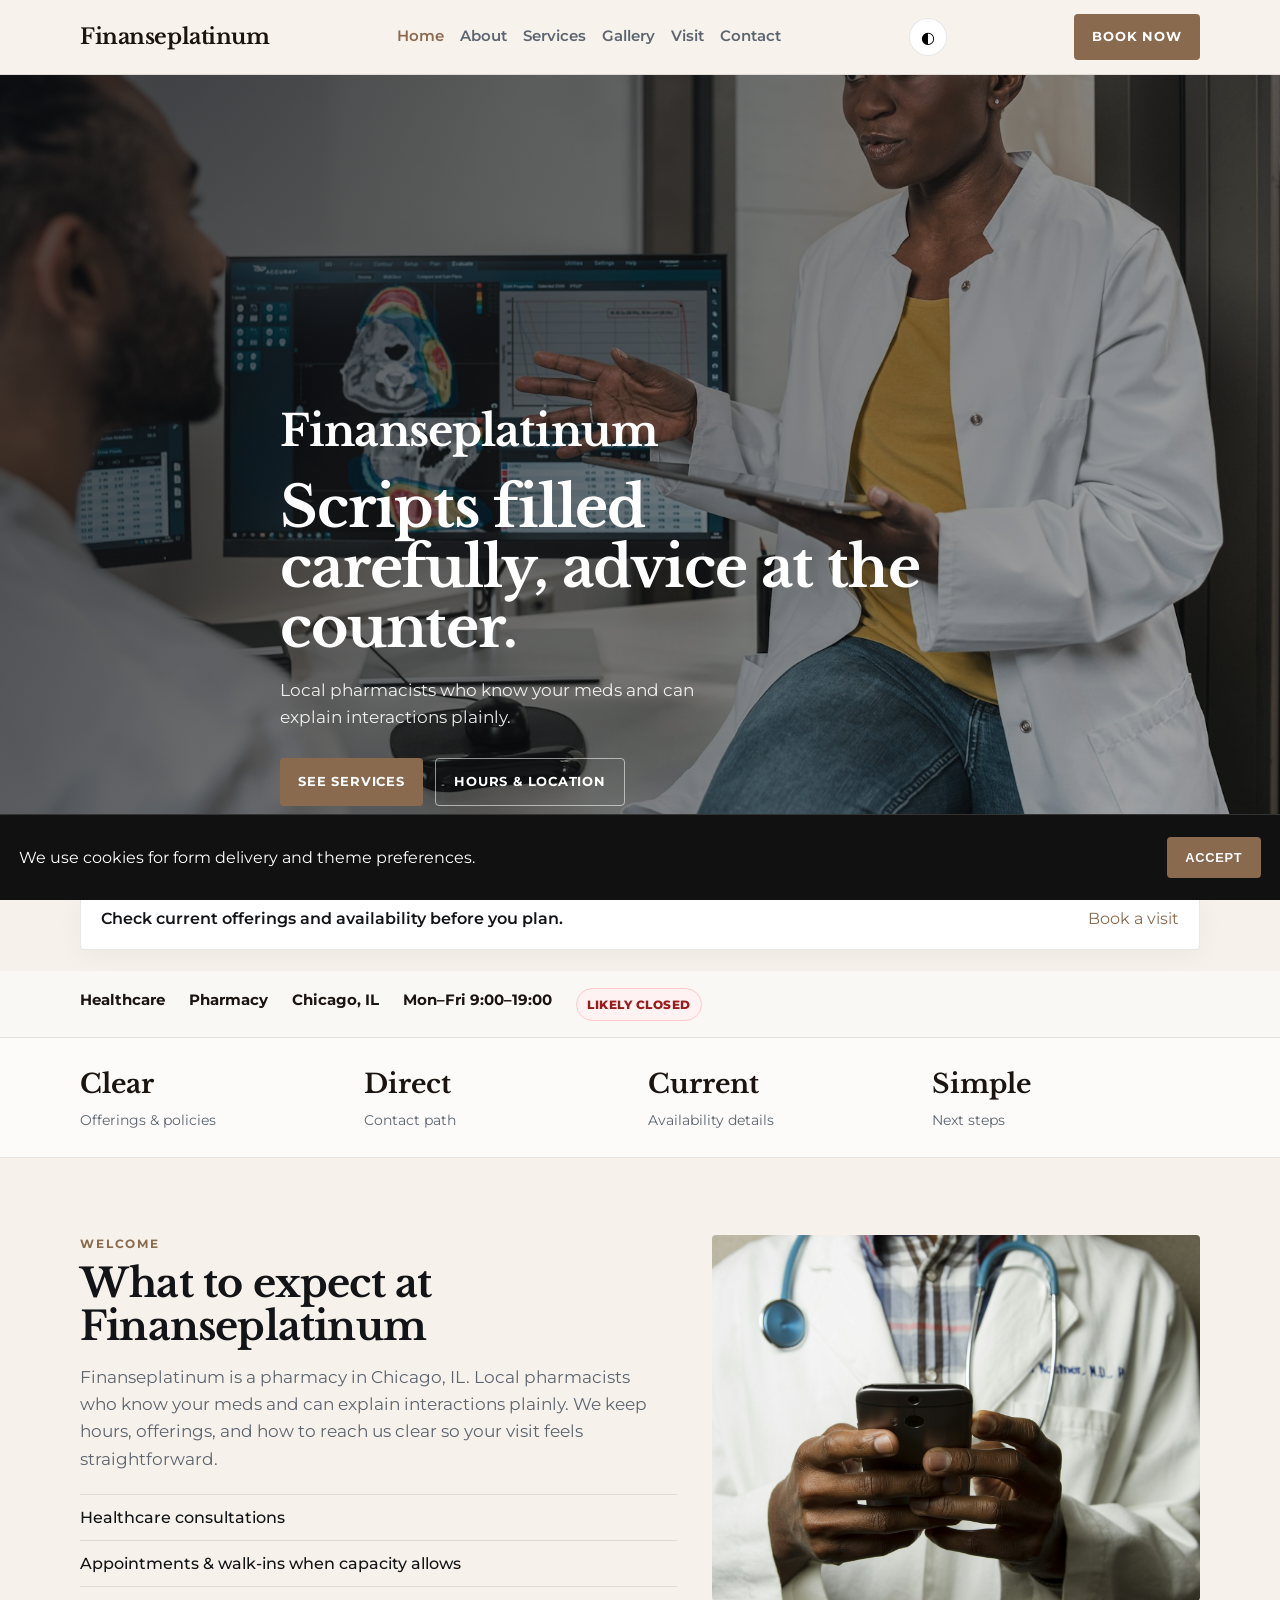
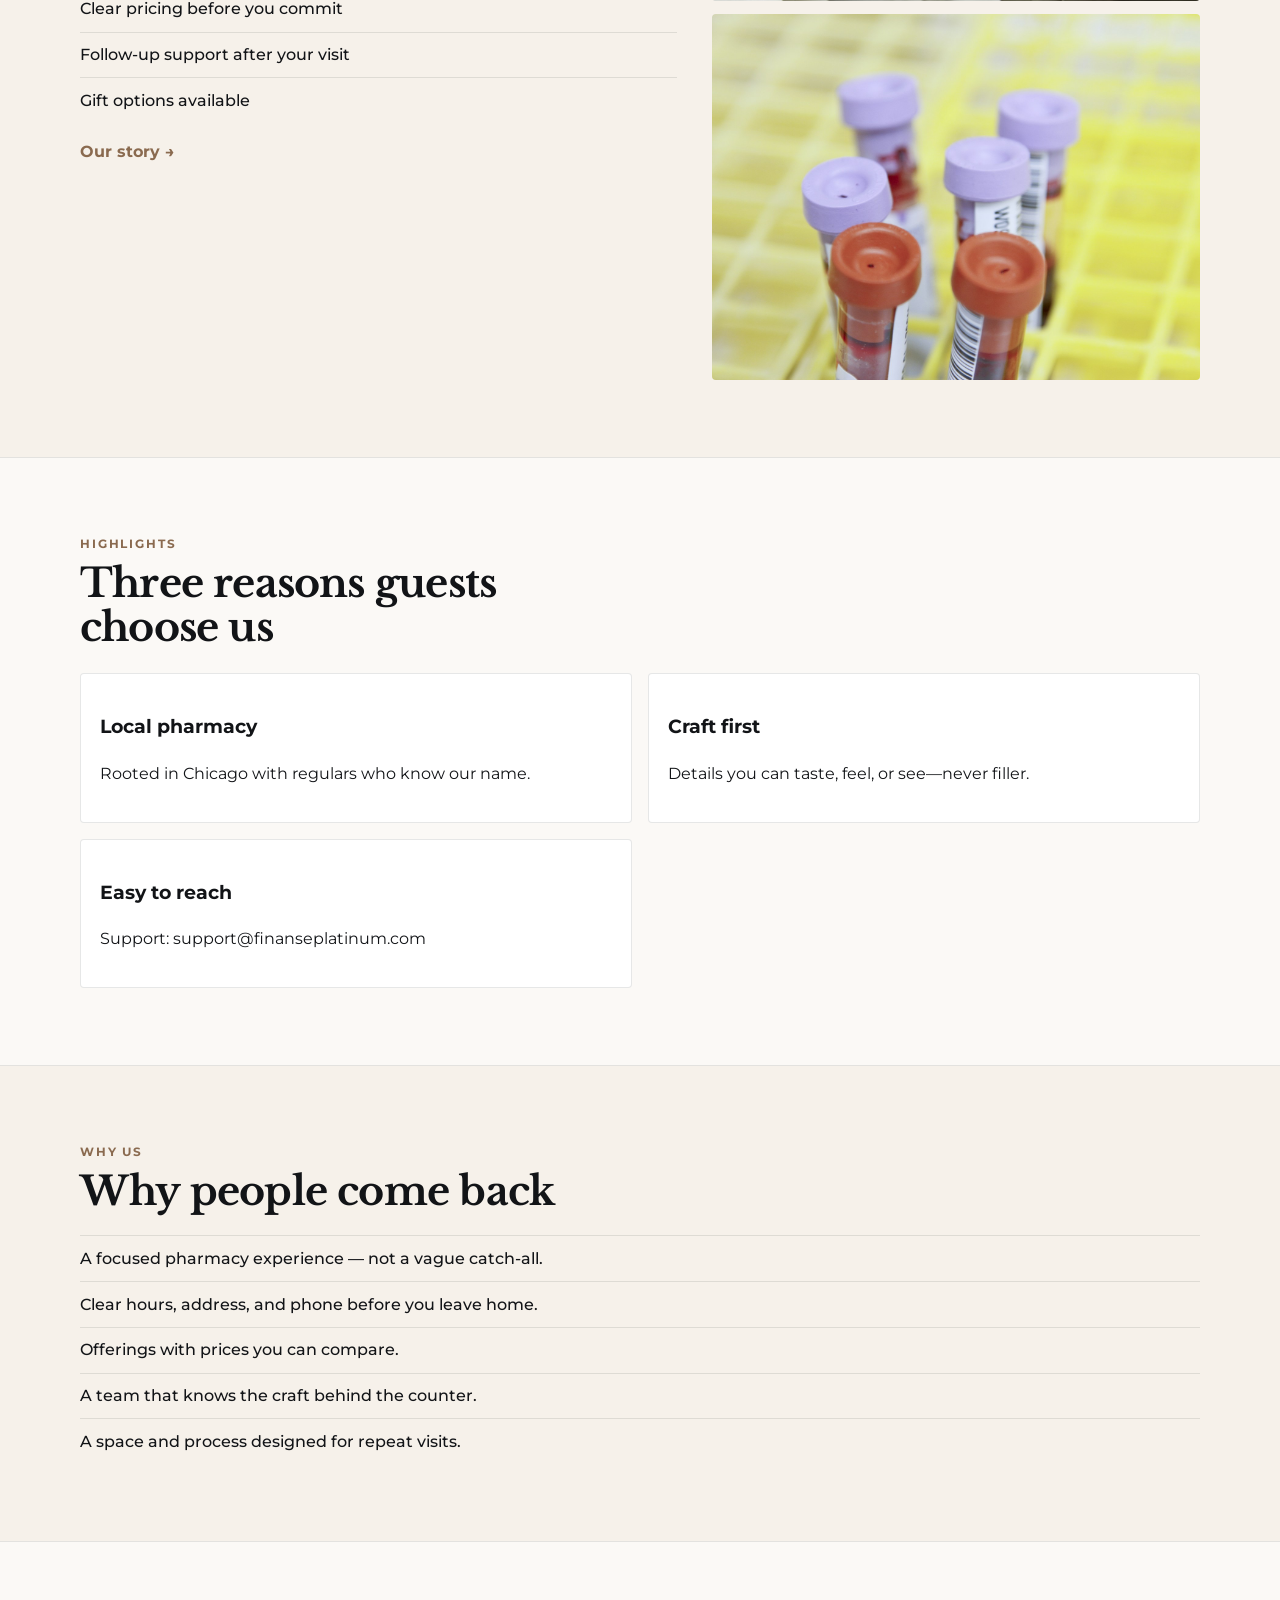
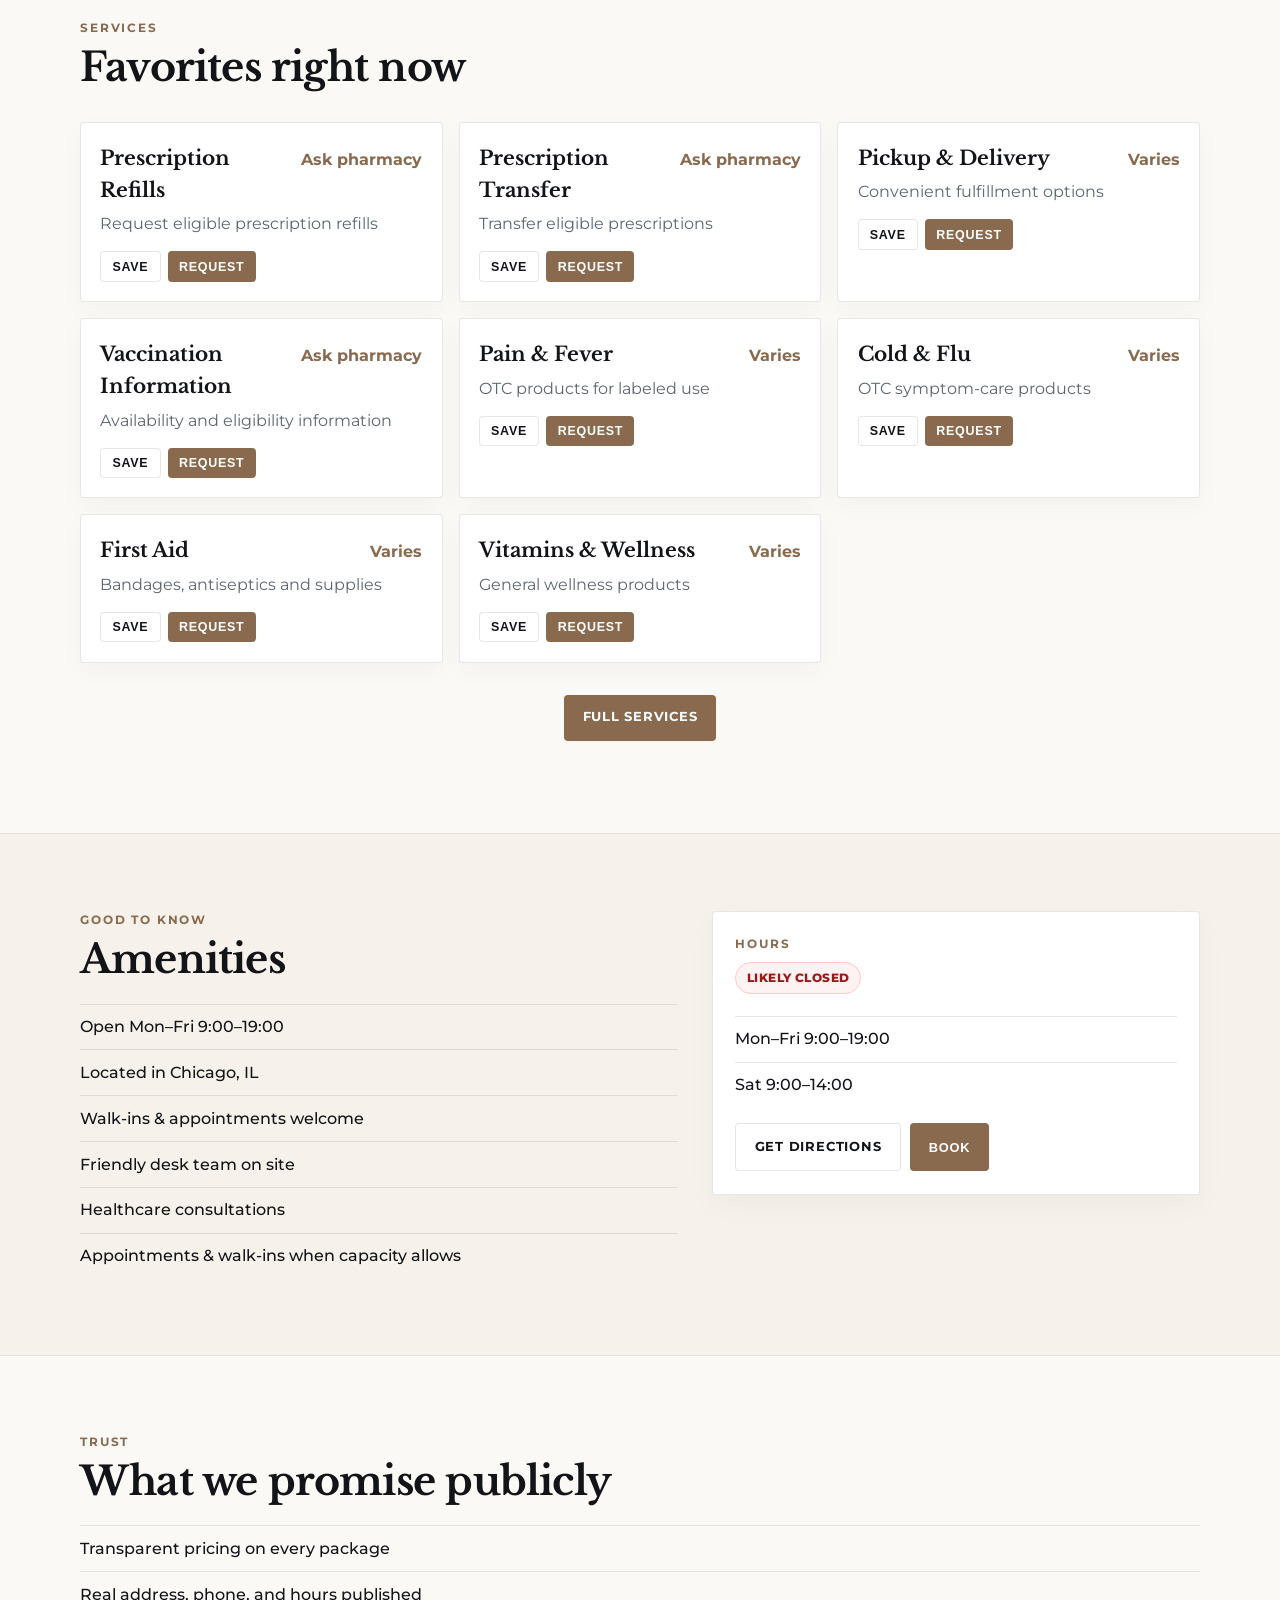
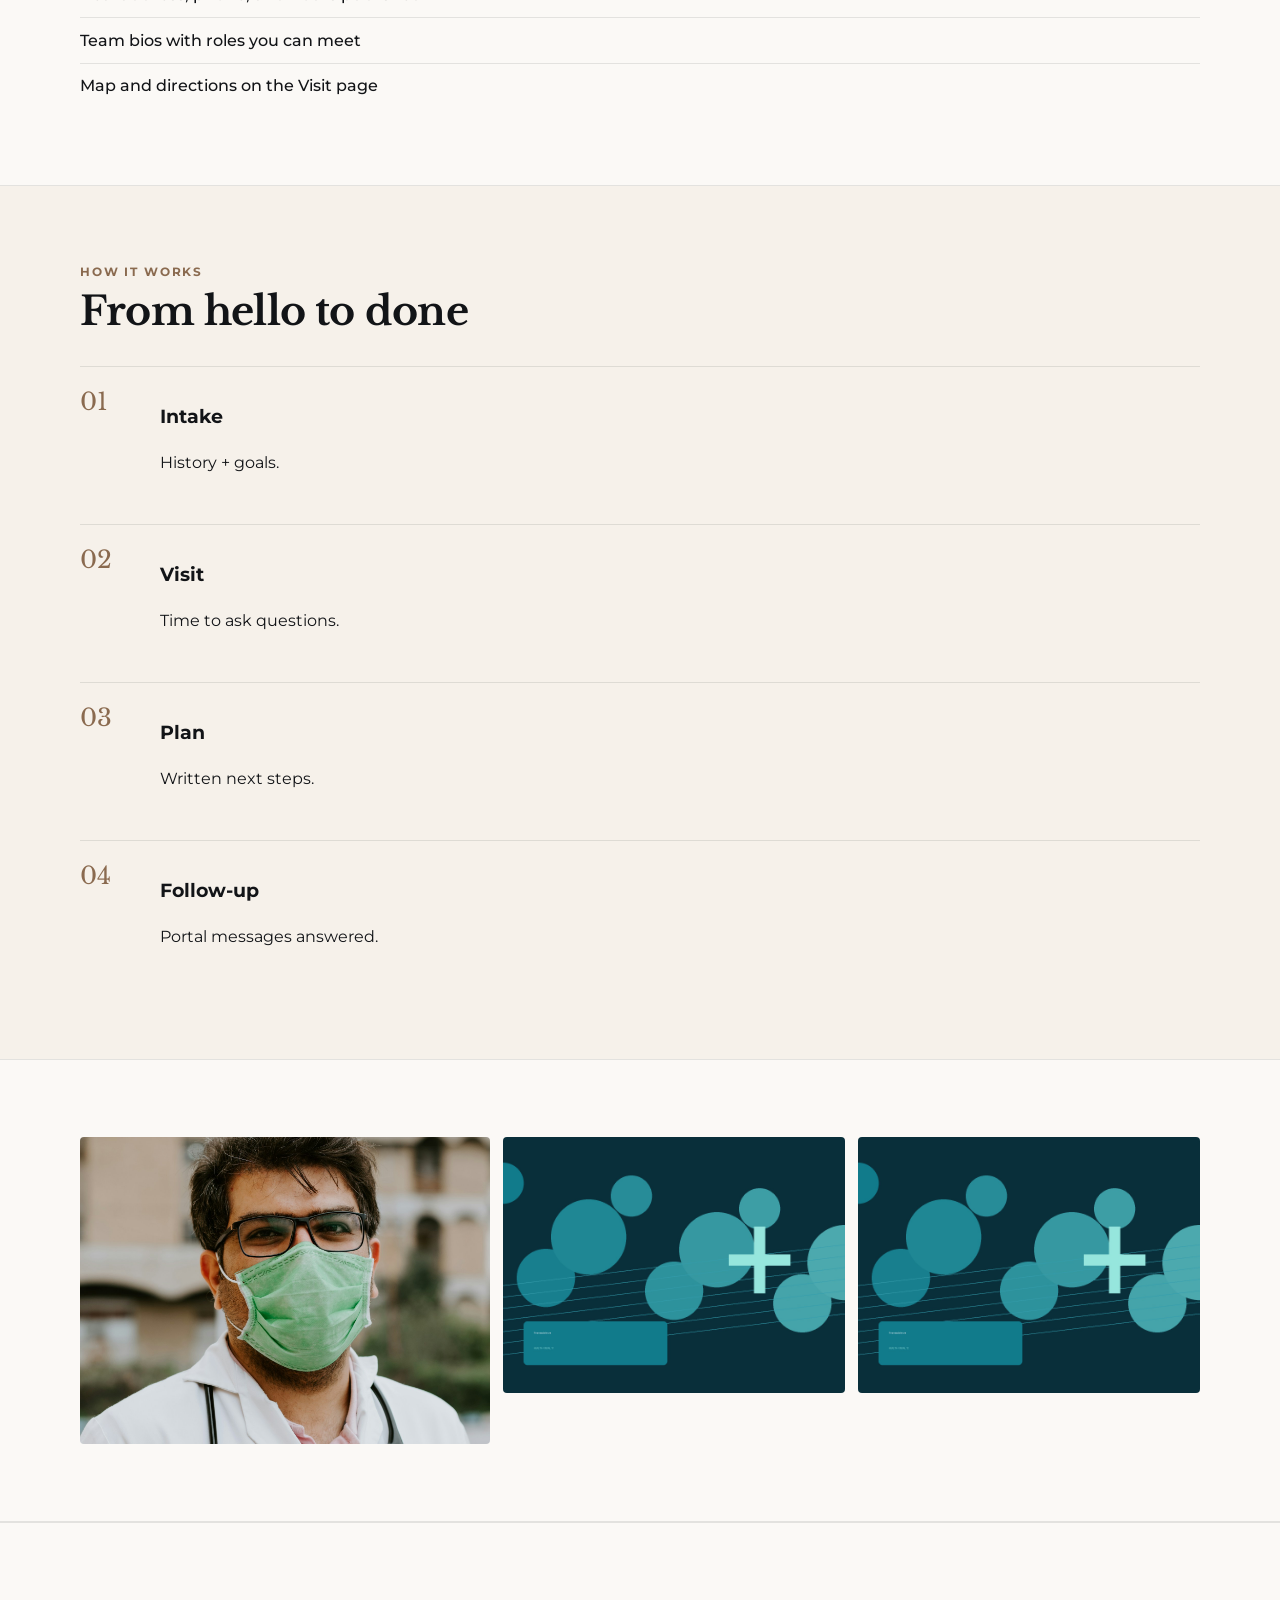
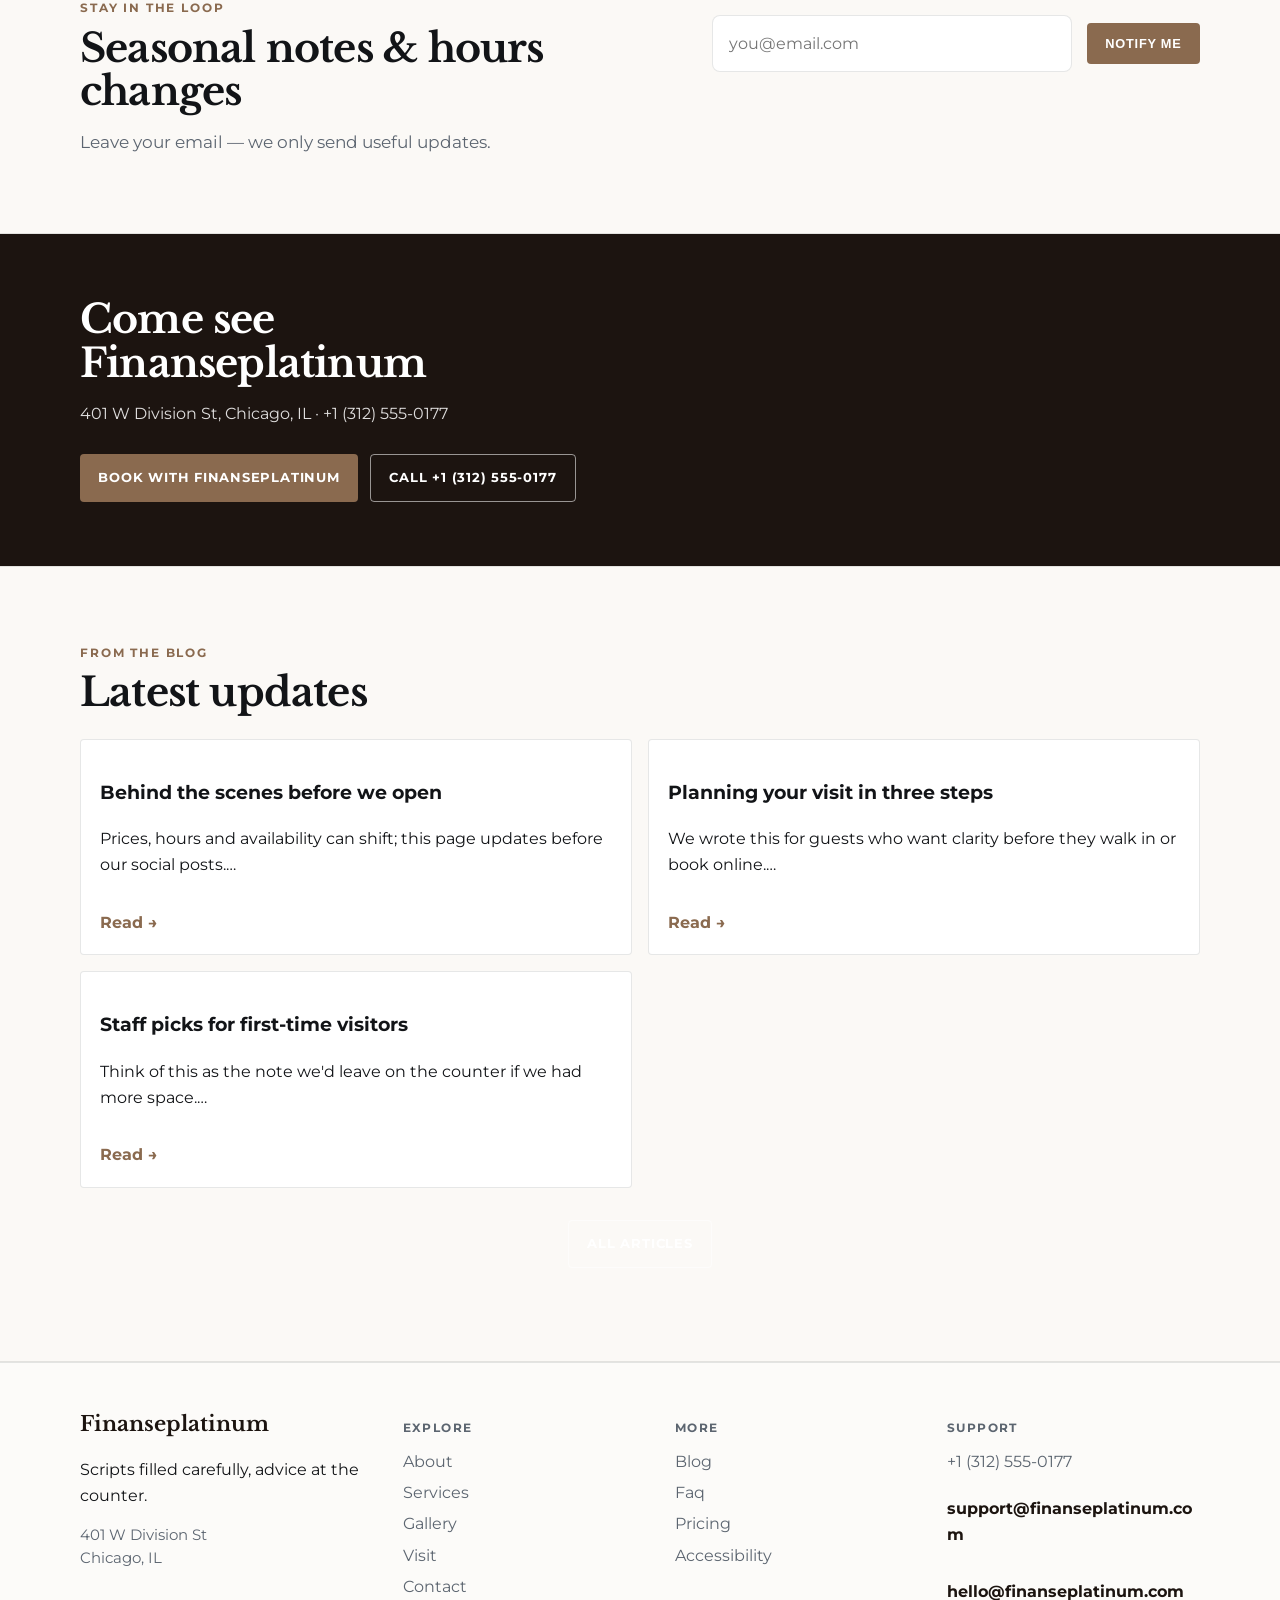
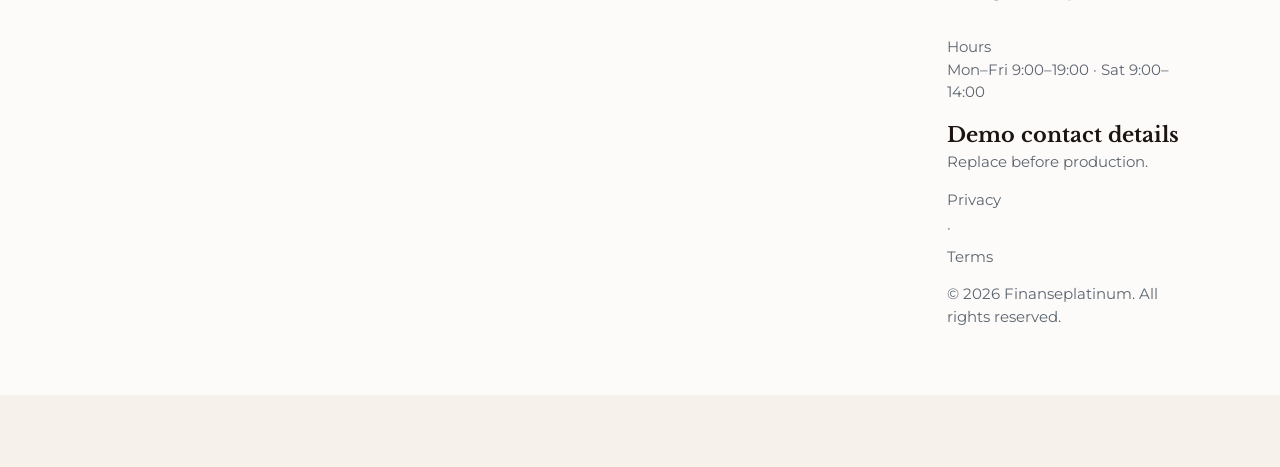
==== commit 89d2f8fa: "Improve website (elegant)" ====
--- a/index.html
+++ b/index.html
@@ -15,14 +15,14 @@
   <meta name="twitter:image" content="assets/img-1.jpg" />
   <meta property="og:url" content="https://finanseplatinum.github.io" />
   <script type="application/ld+json">{"@context": "https://schema.org", "@type": "LocalBusiness", "name": "Finanseplatinum", "description": "Scripts filled carefully, advice at the counter.", "url": "https://finanseplatinum.github.io", "image": "assets/img-1.jpg"}</script>
-<script type="application/ld+json">{"@context": "https://schema.org", "@type": "FAQPage", "mainEntity": [{"@type": "Question", "name": "Where are you?", "acceptedAnswer": {"@type": "Answer", "text": "401 W Division St, Chicago, IL. See the map on Visit."}}, {"@type": "Question", "name": "How do I reach support?", "acceptedAnswer": {"@type": "Answer", "text": "Use the Contact form or email support@finanseplatinum.com. We reply during open hours."}}, {"@type": "Question", "name": "How do I book?", "acceptedAnswer": {"@type": "Answer", "text": "Send a message on Contact, email bookings@finanseplatinum.com, or call +1 (312) 555-0177."}}, {"@type": "Question", "name": "Are prices current?", "acceptedAnswer": {"@type": "Answer", "text": "Listed prices are current and may shift with seasons — we update this site when they do."}}, {"@type": "Question", "name": "Do you take groups?", "acceptedAnswer": {"@type": "Answer", "text": "Yes for many bookings — tell us the size and date and we'll confirm what Finanseplatinum can host."}}, {"@type": "Question", "name": "What should I bring?", "acceptedAnswer": {"@type": "Answer", "text": "Just yourself (and any notes on allergies, sizes, or preferences). We'll handle the rest."}}, {"@type": "Question", "name": "Do you take walk-ins at Finanseplatinum?", "acceptedAnswer": {"@type": "Answer", "text": "Yes when capacity allows — check Visit for peak hours."}}, {"@type": "Question", "name": "Do you host private events?", "acceptedAnswer": {"@type": "Answer", "text": "Contact us with date, headcount and services preferences."}}, {"@type": "Question", "name": "Where can I read updates?", "acceptedAnswer": {"@type": "Answer", "text": "Blog and Journal pages publish changes before social media."}}, {"@type": "Question", "name": "How do I join the team?", "acceptedAnswer": {"@type": "Answer", "text": "Open roles are listed on Careers — we reply to every application."}}, {"@type": "Question", "name": "Is the space accessible?", "acceptedAnswer": {"@type": "Answer", "text": "See our Accessibility page for entrance, seating and restroom notes."}}, {"@type": "Question", "name": "Do you offer gift cards?", "acceptedAnswer": {"@type": "Answer", "text": "Yes — see our Gift Cards page for digital and in-store options."}}, {"@type": "Question", "name": "Can I book for someone else?", "acceptedAnswer": {"@type": "Answer", "text": "Yes — include their name and preferences in the contact form."}}, {"@type": "Question", "name": "Is parking available?", "acceptedAnswer": {"@type": "Answer", "text": "See Locations for the branch closest to you in Chicago."}}]}</script>
+<script type="application/ld+json">{"@context": "https://schema.org", "@type": "FAQPage", "mainEntity": [{"@type": "Question", "name": "Where are you?", "acceptedAnswer": {"@type": "Answer", "text": "401 W Division St, Chicago, IL. See the map on Visit."}}, {"@type": "Question", "name": "How do I reach support?", "acceptedAnswer": {"@type": "Answer", "text": "Use the Contact form or email support@finanseplatinum.com. We reply during open hours."}}, {"@type": "Question", "name": "How do I book?", "acceptedAnswer": {"@type": "Answer", "text": "Send a message on Contact, email bookings@finanseplatinum.com, or call +1 (312) 555-0177."}}, {"@type": "Question", "name": "Are prices current?", "acceptedAnswer": {"@type": "Answer", "text": "Listed prices are current and may shift with seasons — we update this site when they do."}}, {"@type": "Question", "name": "Do you take groups?", "acceptedAnswer": {"@type": "Answer", "text": "Yes for many bookings — tell us the size and date and we'll confirm what Finanseplatinum can host."}}, {"@type": "Question", "name": "What should I bring?", "acceptedAnswer": {"@type": "Answer", "text": "Just yourself (and any notes on allergies, sizes, or preferences). We'll handle the rest."}}, {"@type": "Question", "name": "Do you offer gift cards?", "acceptedAnswer": {"@type": "Answer", "text": "Yes — see our Gift Cards page for digital and in-store options."}}, {"@type": "Question", "name": "Can I book for someone else?", "acceptedAnswer": {"@type": "Answer", "text": "Yes — include their name and preferences in the contact form."}}, {"@type": "Question", "name": "Is parking available?", "acceptedAnswer": {"@type": "Answer", "text": "See Locations for the branch closest to you in Chicago."}}, {"@type": "Question", "name": "Do you take walk-ins at Finanseplatinum?", "acceptedAnswer": {"@type": "Answer", "text": "Yes when capacity allows — check Visit for peak hours."}}, {"@type": "Question", "name": "Do you host private events?", "acceptedAnswer": {"@type": "Answer", "text": "Contact us with date, headcount and services preferences."}}, {"@type": "Question", "name": "Where can I read updates?", "acceptedAnswer": {"@type": "Answer", "text": "Blog and Journal pages publish changes before social media."}}, {"@type": "Question", "name": "How do I join the team?", "acceptedAnswer": {"@type": "Answer", "text": "Open roles are listed on Careers — we reply to every application."}}, {"@type": "Question", "name": "Is the space accessible?", "acceptedAnswer": {"@type": "Answer", "text": "See our Accessibility page for entrance, seating and restroom notes."}}]}</script>
 <script type="application/ld+json">{"@context": "https://schema.org", "@type": "WebSite", "name": "Finanseplatinum", "url": "https://finanseplatinum.github.io", "description": "Scripts filled carefully, advice at the counter."}</script>
   <link rel="alternate" hreflang="en" href="index.html" />
   <link rel="alternate" hreflang="x-default" href="index.html" />
   <meta name="theme-color" content="#111111" />
   <link rel="preconnect" href="https://fonts.googleapis.com" />
   <link rel="preconnect" href="https://fonts.gstatic.com" crossorigin />
-  <link href="https://fonts.googleapis.com/css2?family=Bebas+Neue&family=Inter:wght@400;500;600;700&display=swap" rel="stylesheet" />
+  <link href="https://fonts.googleapis.com/css2?family=Libre+Baskerville:wght@700&family=Montserrat:wght@400;500;600;700&display=swap" rel="stylesheet" />
   <link rel="stylesheet" href="styles.css" />
   <link rel="icon" href="favicon.svg" type="image/svg+xml" />
 </head>
@@ -41,32 +41,26 @@
   </header>
   <main>
 
-    <section class="hero split-hero">
-      <div class="shell hero-split">
-        <div class="hero-copy">
-          <p class="brand">Finanseplatinum</p>
-          <h1>Scripts filled carefully, advice at the counter.</h1>
-          <p class="lede">Local pharmacists who know your meds and can explain interactions plainly.</p>
-          <div class="actions">
-            <a class="btn solid" href="offerings.html">See services</a>
-            <a class="btn line" href="visit.html">Hours &amp; location</a>
-          </div>
-        </div>
-        <div class="hero-photo"><img src="assets/img-1.jpg" alt="Finanseplatinum" loading="eager" fetchpriority="high" decoding="async" /></div>
-      </div>
-    </section><section class="strip"><div class="shell strip-row">
+    <section class="hero">
+      <div class="hero-bg" style="background-image:url('assets/img-1.jpg')"></div>
+      <div class="hero-shade"></div>
+      <div class="shell hero-copy">
+        <p class="brand">Finanseplatinum</p>
+        <h1>Scripts filled carefully, advice at the counter.</h1>
+        <p class="lede">Local pharmacists who know your meds and can explain interactions plainly.</p>
+        <div class="actions">
+          <a class="btn solid" href="offerings.html">See services</a>
+          <a class="btn line" href="visit.html">Hours &amp; location</a>
+        </div>
+      </div>
+    </section><div class="promo shell"><p>Check current offerings and availability before you plan.</p><button type="button" class="text-cta" data-open-book>Book a visit</button></div><section class="strip"><div class="shell strip-row">
       <span>Healthcare</span><span>Pharmacy</span>
       <span>Chicago, IL</span><span>Mon–Fri 9:00–19:00</span>
       <span class="open-badge" data-open-badge>Checking hours…</span>
-    </div></section><section class="block tint">
-      <div class="shell">
-        <p class="eyebrow">Highlights</p>
-        <h2>Three reasons guests choose us</h2>
-        <div class="value-grid"><article><h3>Local pharmacy</h3><p>Rooted in Chicago with regulars who know our name.</p></article>
-<article><h3>Craft first</h3><p>Details you can taste, feel, or see—never filler.</p></article>
-<article><h3>Easy to reach</h3><p>Support: support@finanseplatinum.com</p></article></div>
-      </div>
-    </section><section class="block">
+    </div></section><section class="stats-band"><div class="shell stats-row"><div class="stat"><b>Clear</b><span>Offerings & policies</span></div>
+<div class="stat"><b>Direct</b><span>Contact path</span></div>
+<div class="stat"><b>Current</b><span>Availability details</span></div>
+<div class="stat"><b>Simple</b><span>Next steps</span></div></div></section><section class="block">
       <div class="shell split">
         <div>
           <p class="eyebrow">Welcome</p>
@@ -84,87 +78,13 @@
           <img src="assets/img-3.jpg" alt="Finanseplatinum" />
         </div>
       </div>
-    </section><section class="stats-band"><div class="shell stats-row"><div class="stat"><b>Clear</b><span>Offerings & policies</span></div>
-<div class="stat"><b>Direct</b><span>Contact path</span></div>
-<div class="stat"><b>Current</b><span>Availability details</span></div>
-<div class="stat"><b>Simple</b><span>Next steps</span></div></div></section><section class="block tint">
-      <div class="shell">
-        <p class="eyebrow">Services</p>
-        <h2>Favorites right now</h2>
-        <div class="menu-grid"><article class="item" data-item="Prescription Refills">
-          <div class="item-top"><h3>Prescription Refills</h3><span class="price">Ask pharmacy</span></div>
-          <p>Request eligible prescription refills</p>
-          <div class="item-actions">
-            <button type="button" class="btn quiet mini" data-save-item data-name="Prescription Refills">Save</button>
-            <button type="button" class="btn solid mini" data-open-book data-pref="Prescription Refills">Request</button>
-          </div>
-        </article>
-<article class="item" data-item="Prescription Transfer">
-          <div class="item-top"><h3>Prescription Transfer</h3><span class="price">Ask pharmacy</span></div>
-          <p>Transfer eligible prescriptions</p>
-          <div class="item-actions">
-            <button type="button" class="btn quiet mini" data-save-item data-name="Prescription Transfer">Save</button>
-            <button type="button" class="btn solid mini" data-open-book data-pref="Prescription Transfer">Request</button>
-          </div>
-        </article>
-<article class="item" data-item="Pickup &amp; Delivery">
-          <div class="item-top"><h3>Pickup &amp; Delivery</h3><span class="price">Varies</span></div>
-          <p>Convenient fulfillment options</p>
-          <div class="item-actions">
-            <button type="button" class="btn quiet mini" data-save-item data-name="Pickup &amp; Delivery">Save</button>
-            <button type="button" class="btn solid mini" data-open-book data-pref="Pickup &amp; Delivery">Request</button>
-          </div>
-        </article>
-<article class="item" data-item="Vaccination Information">
-          <div class="item-top"><h3>Vaccination Information</h3><span class="price">Ask pharmacy</span></div>
-          <p>Availability and eligibility information</p>
-          <div class="item-actions">
-            <button type="button" class="btn quiet mini" data-save-item data-name="Vaccination Information">Save</button>
-            <button type="button" class="btn solid mini" data-open-book data-pref="Vaccination Information">Request</button>
-          </div>
-        </article>
-<article class="item" data-item="Pain &amp; Fever">
-          <div class="item-top"><h3>Pain &amp; Fever</h3><span class="price">Varies</span></div>
-          <p>OTC products for labeled use</p>
-          <div class="item-actions">
-            <button type="button" class="btn quiet mini" data-save-item data-name="Pain &amp; Fever">Save</button>
-            <button type="button" class="btn solid mini" data-open-book data-pref="Pain &amp; Fever">Request</button>
-          </div>
-        </article>
-<article class="item" data-item="Cold &amp; Flu">
-          <div class="item-top"><h3>Cold &amp; Flu</h3><span class="price">Varies</span></div>
-          <p>OTC symptom-care products</p>
-          <div class="item-actions">
-            <button type="button" class="btn quiet mini" data-save-item data-name="Cold &amp; Flu">Save</button>
-            <button type="button" class="btn solid mini" data-open-book data-pref="Cold &amp; Flu">Request</button>
-          </div>
-        </article>
-<article class="item" data-item="First Aid">
-          <div class="item-top"><h3>First Aid</h3><span class="price">Varies</span></div>
-          <p>Bandages, antiseptics and supplies</p>
-          <div class="item-actions">
-            <button type="button" class="btn quiet mini" data-save-item data-name="First Aid">Save</button>
-            <button type="button" class="btn solid mini" data-open-book data-pref="First Aid">Request</button>
-          </div>
-        </article>
-<article class="item" data-item="Vitamins &amp; Wellness">
-          <div class="item-top"><h3>Vitamins &amp; Wellness</h3><span class="price">Varies</span></div>
-          <p>General wellness products</p>
-          <div class="item-actions">
-            <button type="button" class="btn quiet mini" data-save-item data-name="Vitamins &amp; Wellness">Save</button>
-            <button type="button" class="btn solid mini" data-open-book data-pref="Vitamins &amp; Wellness">Request</button>
-          </div>
-        </article></div>
-        <p class="center-cta"><a class="btn solid" href="offerings.html">Full services</a></p>
-      </div>
-    </section><section class="block">
-      <div class="shell">
-        <p class="eyebrow">How it works</p>
-        <h2>From hello to done</h2>
-        <ol class="process"><li><span>01</span><div><h3>Intake</h3><p>History + goals.</p></div></li>
-<li><span>02</span><div><h3>Visit</h3><p>Time to ask questions.</p></div></li>
-<li><span>03</span><div><h3>Plan</h3><p>Written next steps.</p></div></li>
-<li><span>04</span><div><h3>Follow-up</h3><p>Portal messages answered.</p></div></li></ol>
+    </section><section class="block tint">
+      <div class="shell">
+        <p class="eyebrow">Highlights</p>
+        <h2>Three reasons guests choose us</h2>
+        <div class="value-grid"><article><h3>Local pharmacy</h3><p>Rooted in Chicago with regulars who know our name.</p></article>
+<article><h3>Craft first</h3><p>Details you can taste, feel, or see—never filler.</p></article>
+<article><h3>Easy to reach</h3><p>Support: support@finanseplatinum.com</p></article></div>
       </div>
     </section><section class="block">
       <div class="shell">
@@ -177,12 +97,136 @@
 <li>A space and process designed for repeat visits.</li></ul>
       </div>
     </section><section class="block tint">
+      <div class="shell">
+        <p class="eyebrow">Services</p>
+        <h2>Favorites right now</h2>
+        <div class="menu-grid"><article class="item" data-item="Prescription Refills">
+          <div class="item-top"><h3>Prescription Refills</h3><span class="price">Ask pharmacy</span></div>
+          <p>Request eligible prescription refills</p>
+          <div class="item-actions">
+            <button type="button" class="btn quiet mini" data-save-item data-name="Prescription Refills">Save</button>
+            <button type="button" class="btn solid mini" data-open-book data-pref="Prescription Refills">Request</button>
+          </div>
+        </article>
+<article class="item" data-item="Prescription Transfer">
+          <div class="item-top"><h3>Prescription Transfer</h3><span class="price">Ask pharmacy</span></div>
+          <p>Transfer eligible prescriptions</p>
+          <div class="item-actions">
+            <button type="button" class="btn quiet mini" data-save-item data-name="Prescription Transfer">Save</button>
+            <button type="button" class="btn solid mini" data-open-book data-pref="Prescription Transfer">Request</button>
+          </div>
+        </article>
+<article class="item" data-item="Pickup &amp; Delivery">
+          <div class="item-top"><h3>Pickup &amp; Delivery</h3><span class="price">Varies</span></div>
+          <p>Convenient fulfillment options</p>
+          <div class="item-actions">
+            <button type="button" class="btn quiet mini" data-save-item data-name="Pickup &amp; Delivery">Save</button>
+            <button type="button" class="btn solid mini" data-open-book data-pref="Pickup &amp; Delivery">Request</button>
+          </div>
+        </article>
+<article class="item" data-item="Vaccination Information">
+          <div class="item-top"><h3>Vaccination Information</h3><span class="price">Ask pharmacy</span></div>
+          <p>Availability and eligibility information</p>
+          <div class="item-actions">
+            <button type="button" class="btn quiet mini" data-save-item data-name="Vaccination Information">Save</button>
+            <button type="button" class="btn solid mini" data-open-book data-pref="Vaccination Information">Request</button>
+          </div>
+        </article>
+<article class="item" data-item="Pain &amp; Fever">
+          <div class="item-top"><h3>Pain &amp; Fever</h3><span class="price">Varies</span></div>
+          <p>OTC products for labeled use</p>
+          <div class="item-actions">
+            <button type="button" class="btn quiet mini" data-save-item data-name="Pain &amp; Fever">Save</button>
+            <button type="button" class="btn solid mini" data-open-book data-pref="Pain &amp; Fever">Request</button>
+          </div>
+        </article>
+<article class="item" data-item="Cold &amp; Flu">
+          <div class="item-top"><h3>Cold &amp; Flu</h3><span class="price">Varies</span></div>
+          <p>OTC symptom-care products</p>
+          <div class="item-actions">
+            <button type="button" class="btn quiet mini" data-save-item data-name="Cold &amp; Flu">Save</button>
+            <button type="button" class="btn solid mini" data-open-book data-pref="Cold &amp; Flu">Request</button>
+          </div>
+        </article>
+<article class="item" data-item="First Aid">
+          <div class="item-top"><h3>First Aid</h3><span class="price">Varies</span></div>
+          <p>Bandages, antiseptics and supplies</p>
+          <div class="item-actions">
+            <button type="button" class="btn quiet mini" data-save-item data-name="First Aid">Save</button>
+            <button type="button" class="btn solid mini" data-open-book data-pref="First Aid">Request</button>
+          </div>
+        </article>
+<article class="item" data-item="Vitamins &amp; Wellness">
+          <div class="item-top"><h3>Vitamins &amp; Wellness</h3><span class="price">Varies</span></div>
+          <p>General wellness products</p>
+          <div class="item-actions">
+            <button type="button" class="btn quiet mini" data-save-item data-name="Vitamins &amp; Wellness">Save</button>
+            <button type="button" class="btn solid mini" data-open-book data-pref="Vitamins &amp; Wellness">Request</button>
+          </div>
+        </article></div>
+        <p class="center-cta"><a class="btn solid" href="offerings.html">Full services</a></p>
+      </div>
+    </section><section class="block">
+      <div class="shell amenity-grid">
+        <div>
+          <p class="eyebrow">Good to know</p>
+          <h2>Amenities</h2>
+          <ul class="checks"><li>Open Mon–Fri 9:00–19:00</li>
+<li>Located in Chicago, IL</li>
+<li>Walk-ins & appointments welcome</li>
+<li>Friendly desk team on site</li>
+<li>Healthcare consultations</li>
+<li>Appointments & walk-ins when capacity allows</li></ul>
+        </div>
+        <div class="hours-card">
+          <p class="eyebrow">Hours</p>
+          <span class="open-badge" data-open-badge>Checking hours…</span>
+          <ul class="hours"><li>Mon–Fri 9:00–19:00</li>
+<li>Sat 9:00–14:00</li></ul>
+          <div class="card-actions">
+            <a class="btn quiet" href="visit.html">Get directions</a>
+            <button type="button" class="btn solid" data-open-book>Book</button>
+          </div>
+        </div>
+      </div>
+    </section><section class="block tint">
+      <div class="shell">
+        <p class="eyebrow">Trust</p>
+        <h2>What we promise publicly</h2>
+        <ul class="checks"><li>Transparent pricing on every package</li>
+<li>Real address, phone, and hours published</li>
+<li>Team bios with roles you can meet</li>
+<li>Map and directions on the Visit page</li></ul>
+      </div>
+    </section><section class="block">
+      <div class="shell">
+        <p class="eyebrow">How it works</p>
+        <h2>From hello to done</h2>
+        <ol class="process"><li><span>01</span><div><h3>Intake</h3><p>History + goals.</p></div></li>
+<li><span>02</span><div><h3>Visit</h3><p>Time to ask questions.</p></div></li>
+<li><span>03</span><div><h3>Plan</h3><p>Written next steps.</p></div></li>
+<li><span>04</span><div><h3>Follow-up</h3><p>Portal messages answered.</p></div></li></ol>
+      </div>
+    </section><section class="block tint">
       <div class="shell mosaic">
-        <img src="assets/img-10.jpg" alt="Signature space" loading="lazy" />
-        <img src="assets/img-11.jpg" alt="Guest experience" loading="lazy" />
-        <img src="assets/img-12.jpg" alt="Local flavor" loading="lazy" />
-      </div>
-    </section><div class="promo shell"><p>Check current offerings and availability before you plan.</p><button type="button" class="text-cta" data-open-book>Book a visit</button></div><section class="cta-band">
+        <img src="assets/img-10.jpg" alt="Behind the scenes" loading="lazy" />
+        <img src="assets/img-11.jpg" alt="Everyday excellence" loading="lazy" />
+        <img src="assets/img-12.jpg" alt="Team moment" loading="lazy" />
+      </div>
+    </section><section class="block tint">
+      <div class="shell newsletter">
+        <div>
+          <p class="eyebrow">Stay in the loop</p>
+          <h2>Seasonal notes &amp; hours changes</h2>
+          <p class="lead">Leave your email — we only send useful updates.</p>
+        </div>
+        <form class="news-form" data-newsletter>
+          <label class="sr">Email</label>
+          <input type="email" name="email" placeholder="you@email.com" required />
+          <button type="submit" class="btn solid">Notify me</button>
+        </form>
+      </div>
+    </section><section class="cta-band">
       <div class="shell">
         <h2>Come see Finanseplatinum</h2>
         <p>401 W Division St, Chicago, IL · +1 (312) 555-0177</p>
@@ -196,16 +240,16 @@
         <p class="eyebrow">From the blog</p>
         <h2>Latest updates</h2>
         <div class="value-grid"><article class="journal-card reveal">
-          <h3>How we choose seasonal services</h3>
+          <h3>Behind the scenes before we open</h3>
+          <p>Prices, hours and availability can shift; this page updates before our social posts.…</p>
+          <a class="textlink" href="blog.html">Read →</a>
+        </article><article class="journal-card reveal">
+          <h3>Planning your visit in three steps</h3>
           <p>We wrote this for guests who want clarity before they walk in or book online.…</p>
           <a class="textlink" href="blog.html">Read →</a>
         </article><article class="journal-card reveal">
-          <h3>What changed this month at Finanseplatinum</h3>
+          <h3>Staff picks for first-time visitors</h3>
           <p>Think of this as the note we&#x27;d leave on the counter if we had more space.…</p>
-          <a class="textlink" href="blog.html">Read →</a>
-        </article><article class="journal-card reveal">
-          <h3>Why we updated our services list</h3>
-          <p>We publish short updates here instead of surprise changes at the door. If you&#x27;re planning a visit to Finanseplatinum in Chicago, this is the…</p>
           <a class="textlink" href="blog.html">Read →</a>
         </article></div>
         <p class="center-cta"><a class="btn line" href="blog.html">All articles</a></p>
--- a/styles.css
+++ b/styles.css
@@ -1,10 +1,10 @@
 
 :root {
-  --ink:#121417; --muted:#5c6570; --paper:#f8fafc;
-  --accent:#0f766e; --deep:#0f172a; --line:rgba(18,20,23,.10);
-  --display:"Bebas Neue",Georgia,"Times New Roman",serif;
-  --body:"Inter","Segoe UI",sans-serif; --shell:1120px;
-  --radius:2px;
+  --ink:#121417; --muted:#5c6570; --paper:#f6f1ea;
+  --accent:#8a6a4f; --deep:#1c1410; --line:rgba(18,20,23,.10);
+  --display:"Libre Baskerville",Georgia,"Times New Roman",serif;
+  --body:"Montserrat","Segoe UI",sans-serif; --shell:1120px;
+  --radius:4px;
 }
 *{box-sizing:border-box} html{scroll-behavior:smooth}
 body{margin:0;font-family:var(--body);color:var(--ink);background:var(--paper);line-height:1.6;padding-bottom:72px;-webkit-font-smoothing:antialiased}
@@ -29,7 +29,7 @@
 .cta,.btn.solid{background:var(--accent);color:#fff}
 .btn.line{border:1px solid rgba(255,255,255,.55);color:#fff;background:transparent}
 .btn.quiet{border:1px solid var(--line);background:#fff;color:var(--ink)}
-.hero{position:relative;min-height:78vh;display:grid;align-items:end;color:#fff;overflow:hidden}
+.hero{position:relative;min-height:88vh;display:grid;align-items:end;color:#fff;overflow:hidden}
 .hero-bg{position:absolute;inset:0;background-size:cover;background-position:center center;background-repeat:no-repeat}
 .hero-shade{position:absolute;inset:0;background:linear-gradient(115deg,rgba(10,12,16,.72),rgba(10,12,16,.18))}
 .hero-photo img{width:100%;aspect-ratio:16/9;object-fit:cover;object-position:center;display:block;max-height:min(78vh,900px)}
@@ -162,22 +162,10 @@
   .promo{flex-direction:column;align-items:flex-start}
 }
 
-.block{padding:3.2rem 0}
-.item,.card,.person,blockquote,.promo{box-shadow:none;border-radius:2px}
-.strip-row{font-size:.85rem}
-.lede,.lead{max-width:40ch}
-
-
-.hero.split-hero{min-height:auto;padding:0;background:var(--paper);color:var(--ink)}
-.hero.split-hero .hero-bg,.hero.split-hero .hero-shade{display:none}
-.hero.split-hero .hero-split{display:grid;grid-template-columns:1.05fr .95fr;min-height:78vh}
-.hero.split-hero .hero-copy{padding:4rem 0 4rem;color:var(--ink);max-width:none}
-.hero.split-hero .hero-copy .lede{color:var(--muted)}
-.hero.split-hero .hero-photo img{width:100%;height:100%;min-height:420px;object-fit:cover}
-.hero.split-hero .btn.line{border-color:var(--line);color:var(--deep)}
-.gallery-masonry{display:columns;columns:2;column-gap:1rem}
-.gallery-masonry figure{break-inside:avoid;margin:0 0 1rem}
-.gallery-masonry img{width:100%;height:auto;min-height:180px;object-fit:cover;border-radius:var(--radius)}
+.brand,.hero h1,.page-hero h1,h2{letter-spacing:-.02em}
+.item,.card,.person,blockquote{border-radius:4px}
+.cta,.btn{border-radius:4px;letter-spacing:.06em;text-transform:uppercase;font-size:.8rem}
+
 
 .prose-block .lead.wide{max-width:62ch}
 .journal-card,.journal-entry{background:#fff;border:1px solid var(--line);border-radius:var(--radius);padding:1.2rem}
